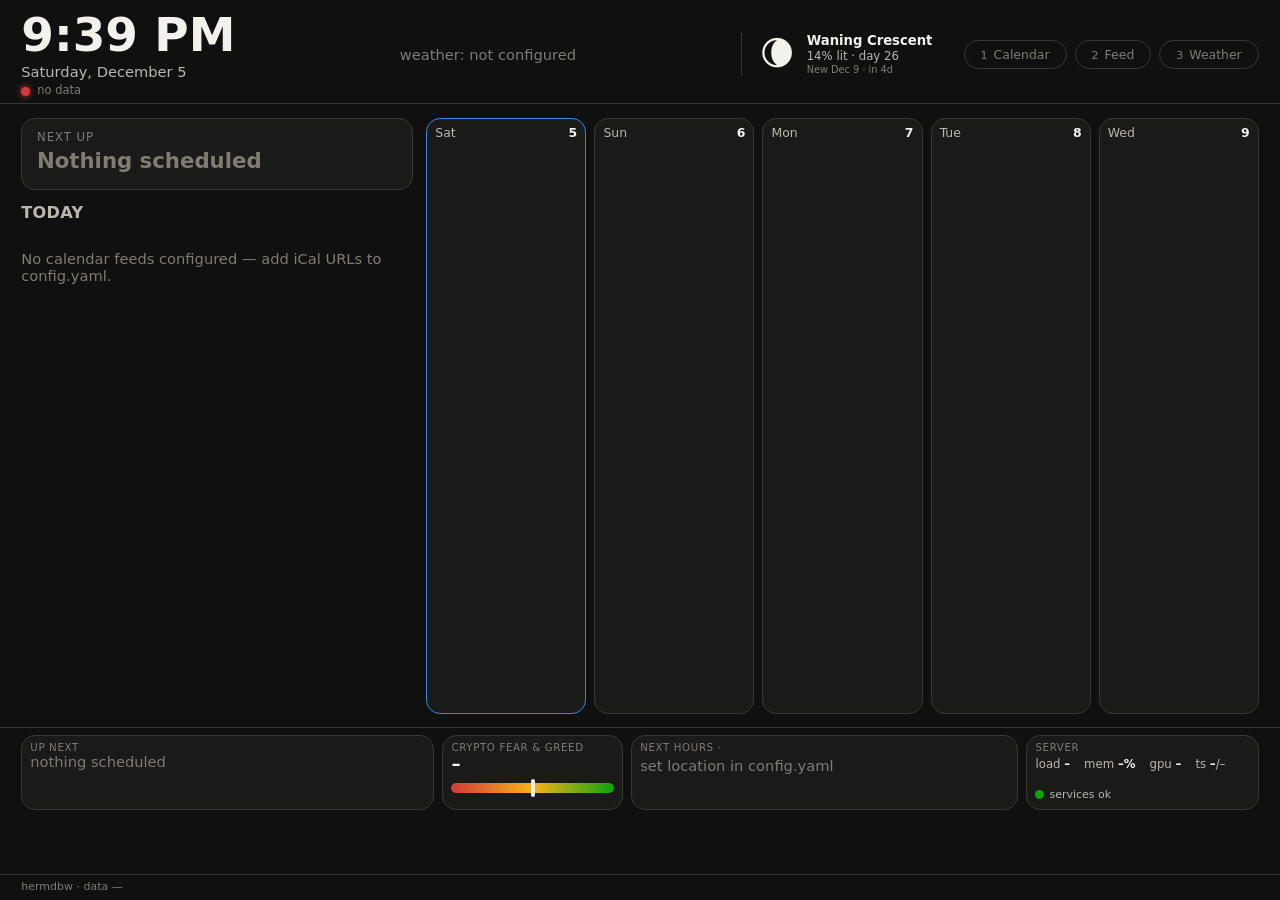
==== server/web/index.html @ 3cb4b41b "hermdbw — Hermes Daily Brief Wall A wall display driven by your Hermes agent: merged calendars, weat" ====
<!DOCTYPE html>
<html lang="en">
<head>
<meta charset="utf-8">
<meta name="viewport" content="width=device-width, initial-scale=1">
<title>hermdbw</title>
<link rel="stylesheet" href="style.css">
</head>
<body data-theme="dark">
<header id="topbar">
  <div id="clock"><span id="time">--:--</span><span id="date">loading</span><span id="fresh" class="fresh"><i></i><span>updating…</span></span></div>
  <div id="weather-strip" class="muted">weather: not configured</div>
  <div id="moon" class="moon"></div>
  <nav id="tabs"></nav>
</header>
<div id="alert-bar" class="alert-bar" hidden></div>

<main id="stage">
  <section id="page-calendar" class="page">
    <div class="col-left">
      <div id="next-up" class="card hero"></div>
      <h2>Today</h2>
      <div id="today-list" class="agenda"></div>
    </div>
    <div class="col-right">
      <div id="week-grid" class="week"></div>
    </div>
  </section>

  <section id="page-feed" class="page">
    <div id="ticker-crypto" class="ticker"></div>
    <div id="ticker-stocks" class="ticker"></div>
    <div class="feed-cols">
      <div class="card feed-col" data-col="headlines"><h2>Headlines</h2><div class="scroll"><div id="headlines" class="scroller"></div></div></div>
      <div class="card feed-col" data-col="xtrends"><div class="card-head"><h2>Trending on X</h2><span id="x-stamp" class="muted"></span></div><div class="scroll"><div id="xtrends" class="scroller xtrends"></div></div></div>
      <div class="card feed-col" data-col="xme"><div class="card-head"><h2 id="xme-title">X · you</h2><span id="xme-stamp" class="muted"></span></div><div class="scroll"><div id="xme" class="scroller"></div></div></div>
      <div class="card feed-col sadie" data-col="brief"><div class="card-head"><h2 id="brief-title">Brief</h2><span id="brief-stamp" class="muted"></span></div><div class="scroll"><div id="brief-body" class="scroller brief-body"></div></div></div>
    </div>
  </section>

  <section id="page-weather" class="page">
    <div class="wx-now card glass" id="wx-now">
      <div class="wx-big"><span id="wx-icon"></span><span id="wx-temp"></span></div>
      <div id="wx-label" class="wx-label"></div>
      <div id="wx-meta" class="wx-meta muted"></div>
    </div>
    <div class="card wx-hourly"><h2>Next 24 hours</h2><div id="wx-chart"></div></div>
    <div id="wx-days" class="wx-days"></div>
  </section>

</main>

<div id="dock">
  <div id="bottom-strip" class="bottom-strip"></div>
  <div class="marquee" id="mq-ticker"><div class="mq-track"></div></div>
  <div class="marquee" id="mq-news"><div class="mq-track"></div></div>
</div>
<div id="alert-flash" class="alert-flash" hidden>
  <img id="af-img" alt="" hidden>
  <div class="af-text"><div id="af-level" class="af-level"></div><div id="af-title" class="af-title"></div><div id="af-body" class="af-body"></div><div class="muted af-hint">Enter / 0 to dismiss</div></div>
</div>
<div id="takeover" class="takeover" hidden>
  <div class="tk-head"><span id="tk-greeting">Good morning</span><span id="tk-date" class="muted"></span></div>
  <div class="tk-scroll"><div id="tk-body" class="tk-body"></div></div>
  <div class="tk-foot muted">press 0 / Enter to dismiss</div>
  <audio id="tk-audio" preload="auto"></audio>
</div>
<footer id="status" class="muted"></footer>
<script src="app.js"></script>
</body>
</html>
---- server/web/style.css ----
/* Dark, high-contrast, sized for 1080p read from 2-3 m. Palette per dataviz reference (dark steps). */
:root {
  --surface-0: #101010;
  --surface-1: #1a1a19;
  --surface-2: #262625;
  --line: #383835;
  --ink: #f2f1ec;
  --ink-2: #b9b7ae;
  --ink-3: #7e7c74;
  --good: #0ca30c;
  --warning: #fab219;
  --critical: #d03b3b;
  --accent: #3987e5;
  --radius: 14px;
  --gap: 0.9rem;
  --pad: 1.45rem;
  font-size: clamp(11px, calc(22 * 100vw / 1920), 30px);   /* whole board scales with the window; 22px at 1080p */
}
* { box-sizing: border-box; }
html, body { height: 100%; margin: 0; }
body {
  background: var(--surface-0); color: var(--ink);
  font-family: "Inter", "Noto Sans", "DejaVu Sans", system-ui, sans-serif;
  display: flex; flex-direction: column; overflow: hidden; cursor: none;
}
h2 { font-size: 1.1rem; font-weight: 600; letter-spacing: .02em; color: var(--ink-2); margin: 0 0 .5rem; text-transform: uppercase; }
.muted { color: var(--ink-3); }

#topbar {
  display: grid; grid-template-columns: auto 1fr auto auto; align-items: center;
  gap: var(--gap); padding: .8rem var(--pad) .45rem; border-bottom: 1px solid var(--line);
}
#clock { display: flex; flex-direction: column; line-height: 1; }
#time { font-size: 3.2rem; font-weight: 700; font-variant-numeric: tabular-nums; }
#date { font-size: 1rem; color: var(--ink-2); margin-top: 6px; }
#weather-strip { display: flex; gap: 22px; align-items: center; justify-content: center; font-size: 1rem; }
#weather-strip .now { font-size: 1.9rem; font-weight: 600; color: var(--ink); }
#weather-strip .day { display: flex; flex-direction: column; align-items: center; font-size: .8rem; color: var(--ink-2); }
#weather-strip .day b { color: var(--ink); font-weight: 600; }
#tabs { display: flex; gap: 8px; }
#tabs button {
  background: transparent; color: var(--ink-3); border: 1px solid var(--line); border-radius: 999px;
  padding: 6px 16px; font: inherit; font-size: .85rem;
}
#tabs button.active { color: var(--ink); border-color: var(--accent); background: var(--surface-2); }
#tabs button .key { color: var(--ink-3); margin-right: 6px; font-size: .75rem; }

main { flex: 1; min-height: 0; position: relative; overflow: hidden; }
.page {
  position: absolute; inset: 0; padding: var(--gap) var(--pad); display: grid;
  visibility: hidden; transform: translateX(100%);
  transition: transform .55s cubic-bezier(.4, 0, .2, 1), visibility 0s linear .55s;
}
.page.active { visibility: visible; transform: translateX(0); transition-delay: 0s; }
body.init .page { transition: none; }
.page.exit-left { visibility: visible; transform: translateX(-100%); }
.page.exit-right { visibility: visible; transform: translateX(100%); }
.page.from-left { transform: translateX(-100%); }
#page-calendar { grid-template-columns: 1.6fr 3.4fr; gap: var(--gap); }
#page-weather { grid-template-columns: minmax(0, 1fr) minmax(0, 2.2fr); grid-template-rows: minmax(0, 1fr) auto; gap: var(--gap); }
.col-left, .col-right { min-height: 0; display: flex; flex-direction: column; }

.card { background: var(--surface-1); border: 1px solid var(--line); border-radius: var(--radius); padding: .8rem 1rem; }
.card-head { display: flex; justify-content: space-between; align-items: baseline; }

.hero { margin-bottom: var(--gap); }
.hero .label { font-size: .8rem; color: var(--ink-3); text-transform: uppercase; letter-spacing: .08em; }
.hero .title { font-size: 1.45rem; font-weight: 700; margin: 4px 0; }
.hero .countdown { font-size: 2.3rem; font-weight: 700; font-variant-numeric: tabular-nums; color: var(--accent); }
.hero .meta { color: var(--ink-2); font-size: .9rem; }
.hero.soon .countdown { color: var(--warning); }
.hero.now .countdown { color: var(--good); }

.agenda { overflow: hidden; flex: 1; }
.ev { display: grid; grid-template-columns: 5.2rem 1fr; gap: 12px; padding: 9px 0; border-bottom: 1px solid var(--line); }
.ev .t { font-variant-numeric: tabular-nums; color: var(--ink-2); white-space: nowrap; }
.ev .ttl { font-weight: 600; display: flex; align-items: center; gap: 10px; }
.ev .ttl .dot { width: 12px; height: 12px; border-radius: 50%; flex: none; }
.ev .loc { color: var(--ink-3); font-size: .8rem; }
.ev.past { opacity: .4; }
.empty { color: var(--ink-3); padding: 20px 0; }
.day-head { font-size: .95rem; font-weight: 600; color: var(--ink-2); text-transform: uppercase; letter-spacing: .04em; margin: 18px 0 2px; }

.week { display: grid; grid-template-columns: repeat(5, 1fr); gap: .55rem; height: 100%; min-height: 0; }
.day-col { background: var(--surface-1); border: 1px solid var(--line); border-radius: var(--radius); padding: .45rem .55rem; overflow: hidden; display: flex; flex-direction: column; }
.day-col.today { border-color: var(--accent); }
.day-col .dh { font-size: .85rem; color: var(--ink-2); display: flex; justify-content: space-between; margin-bottom: 6px; }
.day-col .dh b { color: var(--ink); }
.chip { border-left: 4px solid; border-radius: 6px; padding: 6px 10px; margin: 6px 0; background: var(--surface-2); font-size: .88rem; line-height: 1.3; }
.chip .ct { color: var(--ink-3); font-variant-numeric: tabular-nums; }
.chip .cn { font-weight: 600; display: -webkit-box; -webkit-line-clamp: 2; -webkit-box-orient: vertical; overflow: hidden; }

.brief-body { font-size: 1.25rem; line-height: 1.55; white-space: pre-wrap; margin-top: 10px; }
.brief-body h3 { font-size: 1.3rem; margin: 1rem 0 .3rem; color: var(--accent); }
.brief-body ul { margin: .2rem 0 .6rem 1.2rem; }

.ops { display: grid; grid-template-columns: repeat(4, 1fr); grid-auto-rows: min-content; gap: var(--gap); align-content: start; }
.tile { background: var(--surface-1); border: 1px solid var(--line); border-radius: var(--radius); padding: 16px 20px; }
.tile.wide { grid-column: span 2; }
.tile .th { font-size: .8rem; color: var(--ink-3); text-transform: uppercase; letter-spacing: .08em; display: flex; justify-content: space-between; }
.tile .big { font-size: 2.2rem; font-weight: 700; font-variant-numeric: tabular-nums; margin: 6px 0 2px; }
.tile .sub { color: var(--ink-2); font-size: .85rem; }
.bar { height: 10px; background: var(--surface-2); border-radius: 4px; overflow: hidden; margin: 8px 0 4px; }
.bar i { display: block; height: 100%; background: var(--accent); border-radius: 4px; }
.bar.warn i { background: var(--warning); } .bar.crit i { background: var(--critical); }
.st { display: inline-flex; align-items: center; gap: 8px; padding: 3px 0; }
.st::before { content: ""; width: 12px; height: 12px; border-radius: 50%; background: var(--ink-3); }
.st.good::before { background: var(--good); } .st.warning::before { background: var(--warning); } .st.critical::before { background: var(--critical); }
.peers { columns: 2; font-size: .85rem; }
.peers .st { display: flex; break-inside: avoid; }
.row { display: flex; justify-content: space-between; gap: 10px; padding: 3px 0; border-bottom: 1px solid var(--line); font-size: .9rem; }

#status { padding: .35rem var(--pad) .5rem; font-size: .75rem; display: flex; gap: 1rem; border-top: 1px solid var(--line); }
#status .err { color: var(--warning); }

/* ---- Feed page ---- */
#page-feed { grid-template-rows: auto auto 1fr; gap: 12px; }
.ticker { display: flex; gap: .55rem; overflow: hidden; }
#ticker-crypto { margin-bottom: 0; }
.tick { flex: 1; min-width: 0; overflow: hidden; background: var(--surface-1); border: 1px solid var(--line); border-radius: var(--radius); padding: .35rem .45rem; display: grid; grid-template-columns: minmax(0, 1fr) auto; grid-template-rows: auto auto; column-gap: 8px; align-items: center; }
.tick .sym { font-weight: 700; font-size: .9rem; display: flex; align-items: center; gap: 7px; min-width: 0; }
.tick .sym img { width: 1rem; height: 1rem; border-radius: 50%; flex: none; }
.tick .sym .badge { width: 22px; height: 22px; border-radius: 6px; background: var(--surface-2); color: var(--ink-2); font-size: .55rem; display: inline-flex; align-items: center; justify-content: center; flex: none; letter-spacing: .02em; }
.tick .px { font-variant-numeric: tabular-nums; font-size: .95rem; grid-row: 2; white-space: nowrap; overflow: hidden; text-overflow: ellipsis; }
.tick .chg { font-variant-numeric: tabular-nums; font-size: .72rem; text-align: right; white-space: nowrap; }
.tick .chg.up { color: var(--good); } .tick .chg.down { color: var(--critical); }
.tick svg { grid-row: 2; width: 2.4rem; height: 1rem; justify-self: end; }
.tick svg path { fill: none; stroke: var(--ink-3); stroke-width: 2; stroke-linejoin: round; }
.tick.up svg path { stroke: var(--good); } .tick.down svg path { stroke: var(--critical); }
.feed-cols { display: grid; grid-template-columns: 1.3fr 1fr 1fr; gap: var(--gap); min-height: 0; }
.feed-col { min-width: 0; }
.feed-col { overflow: hidden; display: flex; flex-direction: column; }
.scroll { flex: 1; min-height: 0; overflow: hidden; position: relative; }
.scroll::after { content: ""; position: absolute; left: 0; right: 0; bottom: 0; height: 28px; background: linear-gradient(transparent, var(--surface-1)); pointer-events: none; }
.scroller { will-change: transform; }
.sadie { border-color: #9085e9; }
.sadie .brief-body { font-size: 1rem; line-height: 1.45; margin-top: 4px; }
#dock { padding: .45rem var(--pad) .45rem; border-top: 1px solid var(--line); display: grid; gap: .35rem; }
.bottom-strip { display: grid; grid-template-columns: 1.6fr .7fr 1.5fr .9fr; gap: .55rem; }
.marquee { overflow: hidden; white-space: nowrap; height: 1.6rem; line-height: 1.6rem; font-size: .85rem; mask-image: linear-gradient(90deg, transparent, #000 3%, #000 97%, transparent); }
.mq-track { display: inline-block; will-change: transform; }
.mq-track span.item { margin-right: 2.2rem; }
.mq-track .up { color: var(--good); } .mq-track .down { color: var(--critical); }
.mq-track .sym { font-weight: 700; } .mq-track .src { color: var(--ink-3); margin-right: .5rem; text-transform: uppercase; font-size: .7rem; letter-spacing: .05em; }
body.page-feed #mq-ticker, body.page-feed #mq-news { display: none; }  /* feed page already shows the full versions */
.mini.upnext .ev { grid-template-columns: 4.6rem 1fr auto; padding: 3px 0; font-size: .85rem; }
.mini.upnext .ev .cd { color: var(--accent); font-variant-numeric: tabular-nums; font-size: .8rem; }
.mini .hours { display: flex; justify-content: space-between; margin-top: 4px; }
.mini .hours div { display: flex; flex-direction: column; align-items: center; font-size: .7rem; color: var(--ink-3); line-height: 1.3; }
.mini .hours b { color: var(--ink); font-weight: 600; font-size: .8rem; }
.gauge { position: relative; height: 10px; border-radius: 5px; margin-top: 8px; background: linear-gradient(90deg, #d03b3b, #fab219 50%, #0ca30c); }
.gauge i { position: absolute; top: -4px; width: 4px; height: 18px; border-radius: 2px; background: var(--ink); transform: translateX(-2px); }
.mini .hostline { display: flex; gap: 14px; flex-wrap: wrap; font-size: .8rem; color: var(--ink-2); margin-top: 4px; }
.mini .hostline b { color: var(--ink); }
.mini { background: var(--surface-1); border: 1px solid var(--line); border-radius: var(--radius); padding: .35rem .55rem; min-width: 0; }
.mini .th { font-size: .7rem; color: var(--ink-3); text-transform: uppercase; letter-spacing: .06em; white-space: nowrap; overflow: hidden; text-overflow: ellipsis; }
.mini .v { font-size: 1.25rem; font-weight: 700; font-variant-numeric: tabular-nums; line-height: 1.2; }
.mini .v small { font-size: .75rem; font-weight: 400; color: var(--ink-2); }
.mini .bar { margin: 4px 0 0; height: 6px; }
.mini .dots { display: flex; gap: 6px; flex-wrap: wrap; margin-top: 4px; }
.mini .st { font-size: .75rem; gap: 5px; } .mini .st::before { width: 9px; height: 9px; }
.src { font-size: .78rem; color: var(--ink-3); text-transform: uppercase; letter-spacing: .06em; margin: 12px 0 4px; }
.src:first-child { margin-top: 4px; }
.hl { font-size: .95rem; line-height: 1.3; padding: 5px 0; border-bottom: 1px solid var(--line); display: grid; grid-template-columns: 1fr auto; gap: 10px; }
.hl .ago { color: var(--ink-3); font-size: .75rem; white-space: nowrap; }
.vid { display: grid; grid-template-columns: 5.5rem 1fr; gap: .55rem; padding: 8px 0; border-bottom: 1px solid var(--line); }
.vid img { width: 120px; height: 68px; object-fit: cover; border-radius: 6px; background: var(--surface-2); }
.vid .vt { font-size: .9rem; line-height: 1.25; font-weight: 600; display: -webkit-box; -webkit-line-clamp: 2; -webkit-box-orient: vertical; overflow: hidden; }
.vid .vc { font-size: .75rem; color: var(--ink-3); margin-top: 4px; }
.xtrends { font-size: 1rem; line-height: 1.4; }
.xtrends ul { margin: 0; padding-left: 1.1rem; } .xtrends li { margin: 6px 0; }

/* ---- morning brief takeover ---- */
.takeover { position: fixed; inset: 0; z-index: 50; background: var(--surface-0); display: grid; grid-template-rows: auto 1fr auto; padding: 2.2rem 5.5rem 1.5rem; }
.takeover
.tk-head { display: flex; justify-content: space-between; align-items: baseline; font-size: 2.4rem; font-weight: 700; border-bottom: 1px solid var(--line); padding-bottom: 16px; }
.tk-head .muted { font-size: 1.2rem; font-weight: 400; }
.tk-scroll { overflow: hidden; position: relative; }
.tk-body { font-size: 2rem; line-height: 1.5; padding-top: 28px; white-space: pre-wrap; will-change: transform; }
.tk-body h3 { color: #9085e9; font-size: 2rem; margin: 1rem 0 .3rem; }
.tk-foot { text-align: right; font-size: .9rem; }
.sadie.ready { box-shadow: 0 0 0 0 rgba(144, 133, 233, .7); animation: pulse 2.4s ease-out infinite; }
@keyframes pulse { 0% { box-shadow: 0 0 0 0 rgba(144, 133, 233, .6); } 70% { box-shadow: 0 0 0 16px rgba(144, 133, 233, 0); } 100% { box-shadow: 0 0 0 0 rgba(144, 133, 233, 0); } }
.sadie .ready-tag { color: #9085e9; font-size: .75rem; margin-left: 8px; }

/* ---- weather page ---- */
.wx-now { display: flex; flex-direction: column; justify-content: center; align-items: flex-start; gap: 6px; }
.wx-big { display: flex; align-items: center; gap: 18px; font-size: 4.6rem; font-weight: 700; line-height: 1; }
.wx-label { font-size: 1.4rem; color: var(--ink-2); }
.wx-meta { font-size: .95rem; }
.wx-hourly { min-height: 0; min-width: 0; display: flex; flex-direction: column; }
#wx-chart { flex: 1; min-height: 8rem; min-width: 0; overflow: hidden; }  /* may shrink: the fixed-size svg inside must not pin the box */
#wx-chart svg { display: block; }
#wx-chart .temp { fill: none; stroke: var(--accent); stroke-width: 3; stroke-linejoin: round; }
#wx-chart .pop { fill: #3987e5; opacity: .25; }
#wx-chart text { fill: var(--ink-2); font-size: 15px; }
#wx-chart text.t { fill: var(--ink); font-weight: 600; }
#wx-chart .grid { stroke: var(--line); stroke-width: 1; }
.wx-days { grid-column: 1 / -1; display: grid; grid-template-columns: repeat(7, 1fr); gap: .55rem; align-self: end; }
.wx-day { background: var(--surface-1); border: 1px solid var(--line); border-radius: var(--radius); padding: .55rem .65rem; display: flex; flex-direction: column; gap: 4px; }
.wx-day .d { font-weight: 600; color: var(--ink-2); display: flex; justify-content: space-between; }
.wx-day .i { font-size: 2.2rem; line-height: 1.2; }
.wx-day .hl { font-size: 1.2rem; display: block; border: 0; padding: 0; } .wx-day .hl small { color: var(--ink-3); font-size: .85rem; margin-left: 6px; }
.wx-day .s { font-size: .75rem; color: var(--ink-3); }

[hidden] { display: none !important; }

.xp { padding: 8px 0; border-bottom: 1px solid var(--line); font-size: .9rem; line-height: 1.3; }
.xp .who { font-weight: 600; } .xp .who small { color: var(--ink-3); font-weight: 400; margin-left: 6px; }
.xp .tx { margin-top: 2px; display: -webkit-box; -webkit-line-clamp: 3; -webkit-box-orient: vertical; overflow: hidden; }

/* freshness indicator (top-left under the date) */
.fresh { display: inline-flex; align-items: center; gap: 7px; font-size: .78rem; color: var(--ink-3); margin-top: 6px; }
.fresh i { width: 9px; height: 9px; border-radius: 50%; background: var(--good); box-shadow: 0 0 6px var(--good); }
.fresh.stale i { background: var(--warning); box-shadow: 0 0 6px var(--warning); }
.fresh.dead i { background: var(--critical); box-shadow: 0 0 6px var(--critical); }
#weather-strip .where { color: var(--ink); font-weight: 600; margin-right: 4px; }
/* frosted-glass conditions panel over a photo */
.glass { position: relative; overflow: hidden; background-size: cover; background-position: center; border-color: rgba(255,255,255,.14); }
.glass::before { content: ""; position: absolute; inset: 0; background: rgba(16,16,16,.42); -webkit-backdrop-filter: blur(14px) saturate(1.2); backdrop-filter: blur(14px) saturate(1.2); }
.glass > * { position: relative; }
.glass.has-img::before { inset: .7rem; border-radius: 12px; background: rgba(20,20,20,.5); }
.glass.has-img { padding: 1.5rem 1.8rem; }
.glass .wx-label, .glass .wx-meta { text-shadow: 0 1px 2px rgba(0,0,0,.6); }
/* trends as a list with counts */
.tr { display: grid; grid-template-columns: 1fr auto; gap: 10px; padding: 9px 0; border-bottom: 1px solid var(--line); align-items: baseline; }
.tr .tn { font-weight: 600; font-size: 1.05rem; line-height: 1.3; }
.tr .tc { font-size: .72rem; color: var(--ink-3); text-transform: uppercase; letter-spacing: .05em; margin-top: 2px; }
.tr .tp { font-variant-numeric: tabular-nums; color: var(--ink-2); font-size: .85rem; white-space: nowrap; }
.tr .tp small { display: block; color: var(--ink-3); font-size: .7rem; text-align: right; }

/* ---- flash alerts ---- */
.alert-flash { position: fixed; inset: 0; z-index: 60; background: rgba(10,10,10,.96); display: grid; grid-template-columns: 1fr 1fr; align-items: center; gap: 2.2rem; padding: 3.6rem 5.5rem; }
.alert-flash[hidden] { display: none; }
.alert-flash img { width: 100%; max-height: 70vh; object-fit: cover; border-radius: 18px; box-shadow: 0 20px 60px rgba(0,0,0,.6); }
.alert-flash img[hidden] { display: none; }
.alert-flash.noimg { grid-template-columns: 1fr; padding: 3.6rem 10rem; }
.af-level { font-size: .95rem; letter-spacing: .12em; text-transform: uppercase; color: var(--accent); margin-bottom: 12px; }
.alert-flash.warn .af-level { color: var(--warning); } .alert-flash.urgent .af-level { color: var(--critical); }
.af-title { font-size: 3rem; font-weight: 700; line-height: 1.15; }
.af-body { font-size: 1.5rem; line-height: 1.45; color: var(--ink-2); margin-top: 18px; white-space: pre-wrap; }
.af-hint { margin-top: 30px; font-size: .85rem; }
.alert-bar { display: flex; gap: 1.3rem; align-items: center; padding: .35rem var(--pad); background: var(--surface-2); border-bottom: 1px solid var(--line); font-size: .95rem; overflow: hidden; white-space: nowrap; }
.alert-bar[hidden] { display: none; }
.alert-bar .ab { display: inline-flex; gap: 10px; align-items: center; }
.alert-bar .ab::before { content: ""; width: 10px; height: 10px; border-radius: 50%; background: var(--accent); flex: none; }
.alert-bar .ab.warn::before { background: var(--warning); } .alert-bar .ab.urgent::before { background: var(--critical); }
.alert-bar .ab b { font-weight: 600; } .alert-bar .ab span { color: var(--ink-2); }

/* moon phase (header) */
.moon { display: flex; align-items: center; gap: 12px; padding: 0 18px; border-left: 1px solid var(--line); }
.moon .mi { font-size: 2.3rem; line-height: 1; }
.moon .mt { display: flex; flex-direction: column; line-height: 1.25; font-size: .8rem; color: var(--ink-2); }
.moon .mt b { color: var(--ink); font-size: .9rem; font-weight: 600; }
.moon .mt small { color: var(--ink-3); }
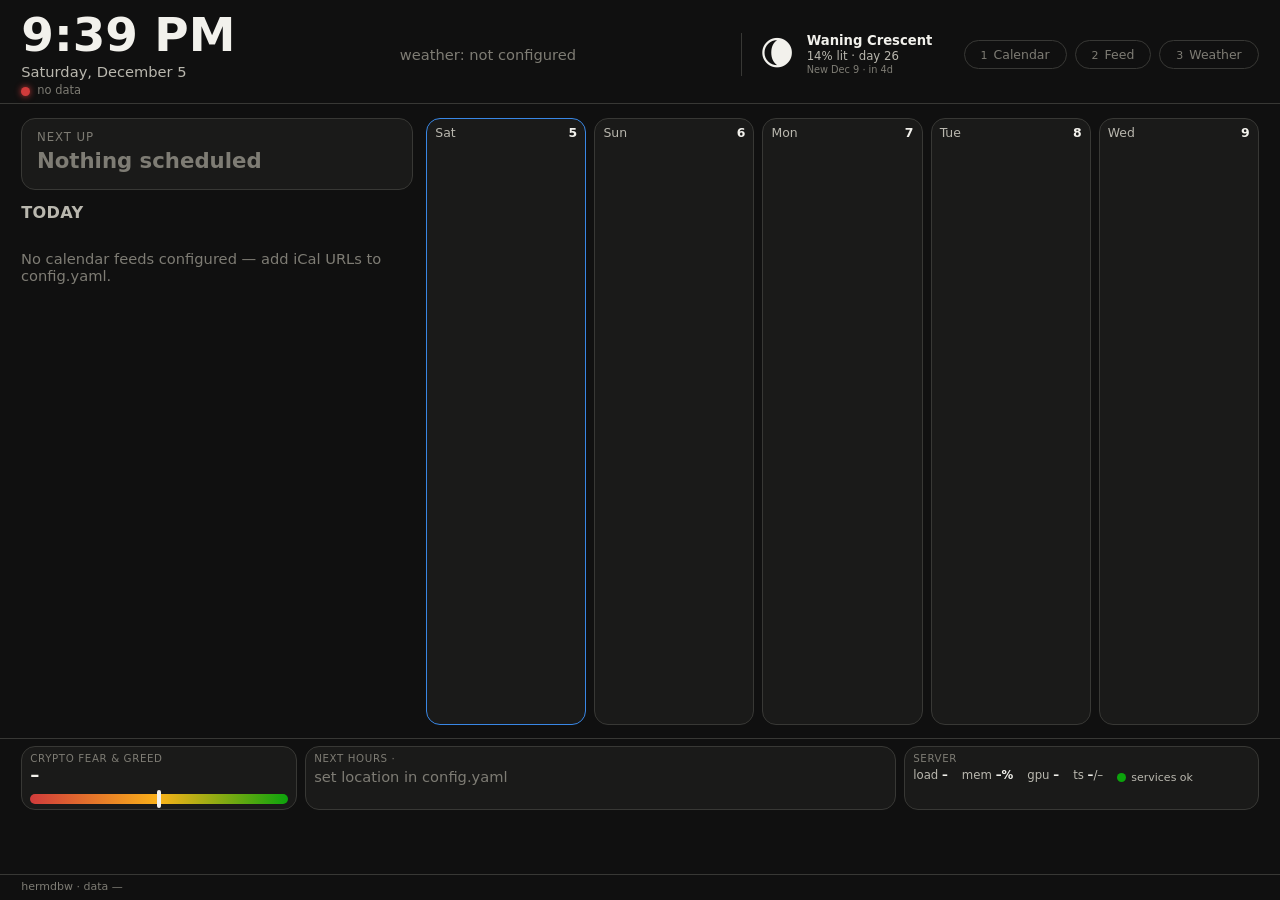
==== commit a2a2171a: "Calendar: Today keeps pace with the clock, dock drops Up Next on that page - Today list parks on the" ====
--- a/server/web/index.html
+++ b/server/web/index.html
@@ -20,7 +20,7 @@
     <div class="col-left">
       <div id="next-up" class="card hero"></div>
       <h2>Today</h2>
-      <div id="today-list" class="agenda"></div>
+      <div id="today-list" class="agenda"><div id="today-inner" class="scroller"></div></div>
     </div>
     <div class="col-right">
       <div id="week-grid" class="week"></div>
--- a/server/web/style.css
+++ b/server/web/style.css
@@ -71,7 +71,8 @@
 .hero.soon .countdown { color: var(--warning); }
 .hero.now .countdown { color: var(--good); }
 
-.agenda { overflow: hidden; flex: 1; }
+.agenda { overflow: hidden; flex: 1; min-height: 0; position: relative; }
+.agenda::after { content: ""; position: absolute; left: 0; right: 0; bottom: 0; height: 28px; background: linear-gradient(transparent, var(--surface-0)); pointer-events: none; }
 .ev { display: grid; grid-template-columns: 5.2rem 1fr; gap: 12px; padding: 9px 0; border-bottom: 1px solid var(--line); }
 .ev .t { font-variant-numeric: tabular-nums; color: var(--ink-2); white-space: nowrap; }
 .ev .ttl { font-weight: 600; display: flex; align-items: center; gap: 10px; }
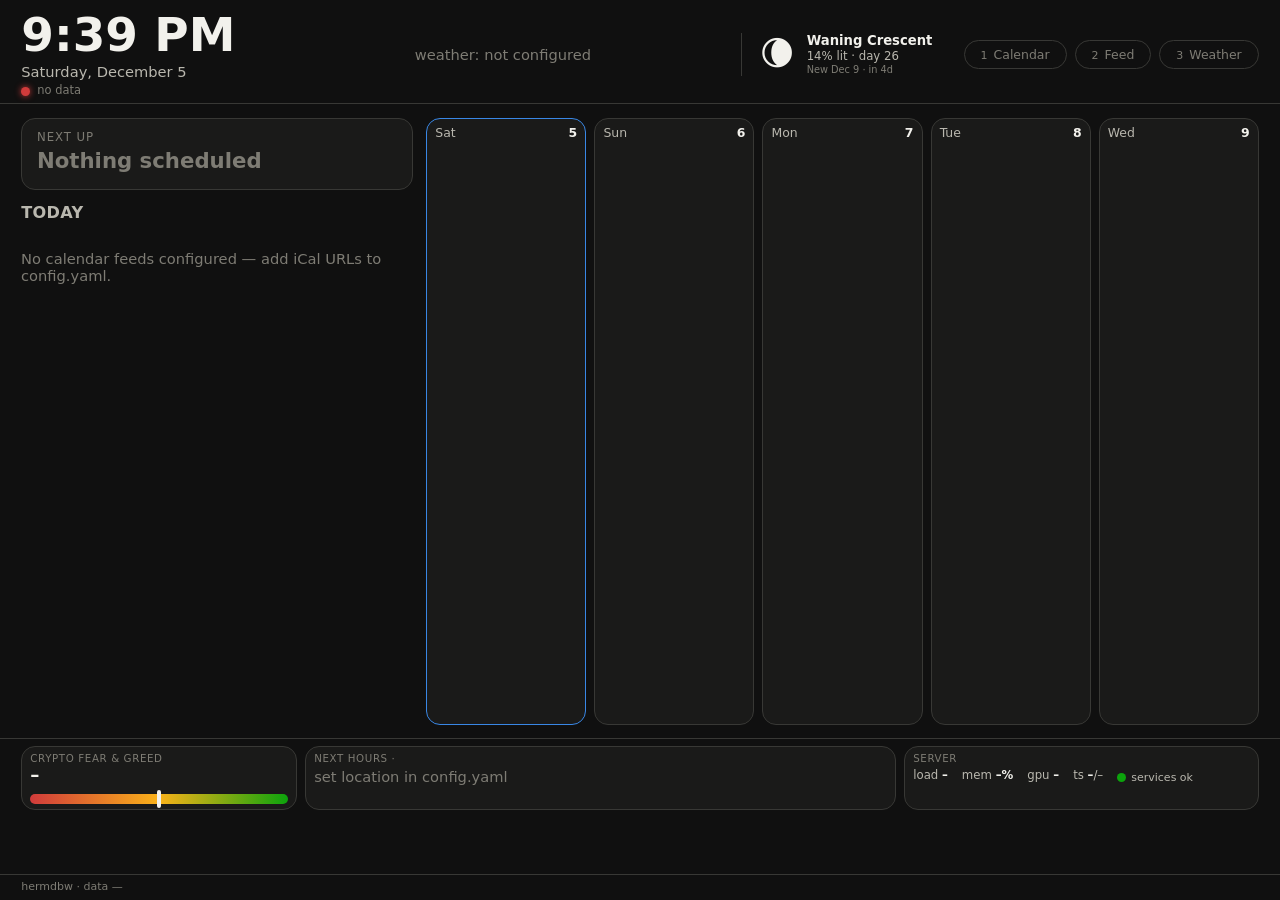
==== commit e1b26f82: "Stop the layout from moving: no header banner, fixed 24h chart, pinned header - Major-event reminder" ====
--- a/server/web/index.html
+++ b/server/web/index.html
@@ -19,6 +19,7 @@
   <section id="page-calendar" class="page">
     <div class="col-left">
       <div id="next-up" class="card hero"></div>
+      <div id="major-strip" class="major-strip" hidden></div>
       <h2>Today</h2>
       <div id="today-list" class="agenda"><div id="today-inner" class="scroller"></div></div>
     </div>
--- a/server/web/style.css
+++ b/server/web/style.css
@@ -31,9 +31,10 @@
   gap: var(--gap); padding: .8rem var(--pad) .45rem; border-bottom: 1px solid var(--line);
 }
 #clock { display: flex; flex-direction: column; line-height: 1; }
-#time { font-size: 3.2rem; font-weight: 700; font-variant-numeric: tabular-nums; }
+#time { font-size: 3.2rem; font-weight: 700; font-variant-numeric: tabular-nums; min-width: 5.2em; }  /* room for "12:00 AM": the header must not grow at 10:00 */
 #date { font-size: 1rem; color: var(--ink-2); margin-top: 6px; }
-#weather-strip { display: flex; gap: 22px; align-items: center; justify-content: center; font-size: 1rem; }
+#weather-strip { display: flex; gap: 22px; align-items: center; justify-content: center; font-size: 1rem; min-width: 0; height: 3.4rem; }
+#weather-strip > span:nth-child(2) { white-space: nowrap; overflow: hidden; text-overflow: ellipsis; min-width: 0; }  /* one line, always */
 #weather-strip .now { font-size: 1.9rem; font-weight: 600; color: var(--ink); }
 #weather-strip .day { display: flex; flex-direction: column; align-items: center; font-size: .8rem; color: var(--ink-2); }
 #weather-strip .day b { color: var(--ink); font-weight: 600; }
@@ -68,8 +69,24 @@
 .hero .title { font-size: 1.45rem; font-weight: 700; margin: 4px 0; }
 .hero .countdown { font-size: 2.3rem; font-weight: 700; font-variant-numeric: tabular-nums; color: var(--accent); }
 .hero .meta { color: var(--ink-2); font-size: .9rem; }
-.hero.soon .countdown { color: var(--warning); }
-.hero.now .countdown { color: var(--good); }
+.hero { position: relative; }
+.hero.mtg.soon .countdown { color: var(--warning); }
+.hero.mtg.now .countdown { color: var(--good); }
+/* Gentle pulse for meetings only: an opacity-animated overlay, so the Pi composites it without repaints. */
+.hero.mtg.soon::after, .hero.mtg.now::after { content: ""; position: absolute; inset: -1px; border-radius: var(--radius); pointer-events: none; animation: breathe 2.6s ease-in-out infinite; }
+.hero.mtg.soon::after { box-shadow: inset 0 0 0 2px var(--warning), 0 0 24px rgba(250, 178, 25, .45); }
+.hero.mtg.now::after { box-shadow: inset 0 0 0 2px var(--good), 0 0 28px rgba(12, 163, 12, .5); animation-duration: 2s; }
+@keyframes breathe { 0%, 100% { opacity: .15; } 50% { opacity: 1; } }
+/* Must-not-miss all-day items (payroll, deadlines) */
+.ev.major .ttl { color: var(--warning); }
+.ev.major .ttl::after { content: "reminder"; font-size: .65rem; font-weight: 600; letter-spacing: .08em; text-transform: uppercase; color: var(--surface-0); background: var(--warning); border-radius: 4px; padding: 1px 6px; margin-left: 6px; }
+.chip.major { background: rgba(250, 178, 25, .14); border-left-width: 6px; }
+.chip.major .cn { color: var(--warning); }
+.major-strip { margin: calc(-1 * var(--gap) + .4rem) 0 var(--gap); display: grid; gap: .3rem; }
+.major-strip .mj { display: grid; grid-template-columns: 1fr auto; gap: .6rem; align-items: baseline; padding: .3rem .7rem; border-left: 4px solid var(--warning); border-radius: 6px; background: rgba(250, 178, 25, .12); font-size: .9rem; }
+.major-strip .mj b { color: var(--warning); font-weight: 600; white-space: nowrap; overflow: hidden; text-overflow: ellipsis; }
+.major-strip .mj.urgent { border-color: var(--critical); background: rgba(208, 59, 59, .14); } .major-strip .mj.urgent b { color: #ff7a7a; }
+.major-strip .mj span { color: var(--ink-2); font-size: .8rem; white-space: nowrap; }
 
 .agenda { overflow: hidden; flex: 1; min-height: 0; position: relative; }
 .agenda::after { content: ""; position: absolute; left: 0; right: 0; bottom: 0; height: 28px; background: linear-gradient(transparent, var(--surface-0)); pointer-events: none; }
@@ -190,11 +207,14 @@
 .wx-label { font-size: 1.4rem; color: var(--ink-2); }
 .wx-meta { font-size: .95rem; }
 .wx-hourly { min-height: 0; min-width: 0; display: flex; flex-direction: column; }
-#wx-chart { flex: 1; min-height: 8rem; min-width: 0; overflow: hidden; }  /* may shrink: the fixed-size svg inside must not pin the box */
+/* Fixed height on purpose: the chart is drawn once per data refresh and must not redraw when something
+   above it (an alert bar, a wrapped header line) nudges the layout. The card stretches; the chart does not. */
+#wx-chart { flex: none; height: 12.5rem; min-width: 0; overflow: hidden; }
 #wx-chart svg { display: block; }
+#wx-chart text.ico { font-size: 1rem; }
 #wx-chart .temp { fill: none; stroke: var(--accent); stroke-width: 3; stroke-linejoin: round; }
 #wx-chart .pop { fill: #3987e5; opacity: .25; }
-#wx-chart text { fill: var(--ink-2); font-size: 15px; }
+#wx-chart text { fill: var(--ink-2); font-size: .68rem; }
 #wx-chart text.t { fill: var(--ink); font-weight: 600; }
 #wx-chart .grid { stroke: var(--line); stroke-width: 1; }
 .wx-days { grid-column: 1 / -1; display: grid; grid-template-columns: repeat(7, 1fr); gap: .55rem; align-self: end; }
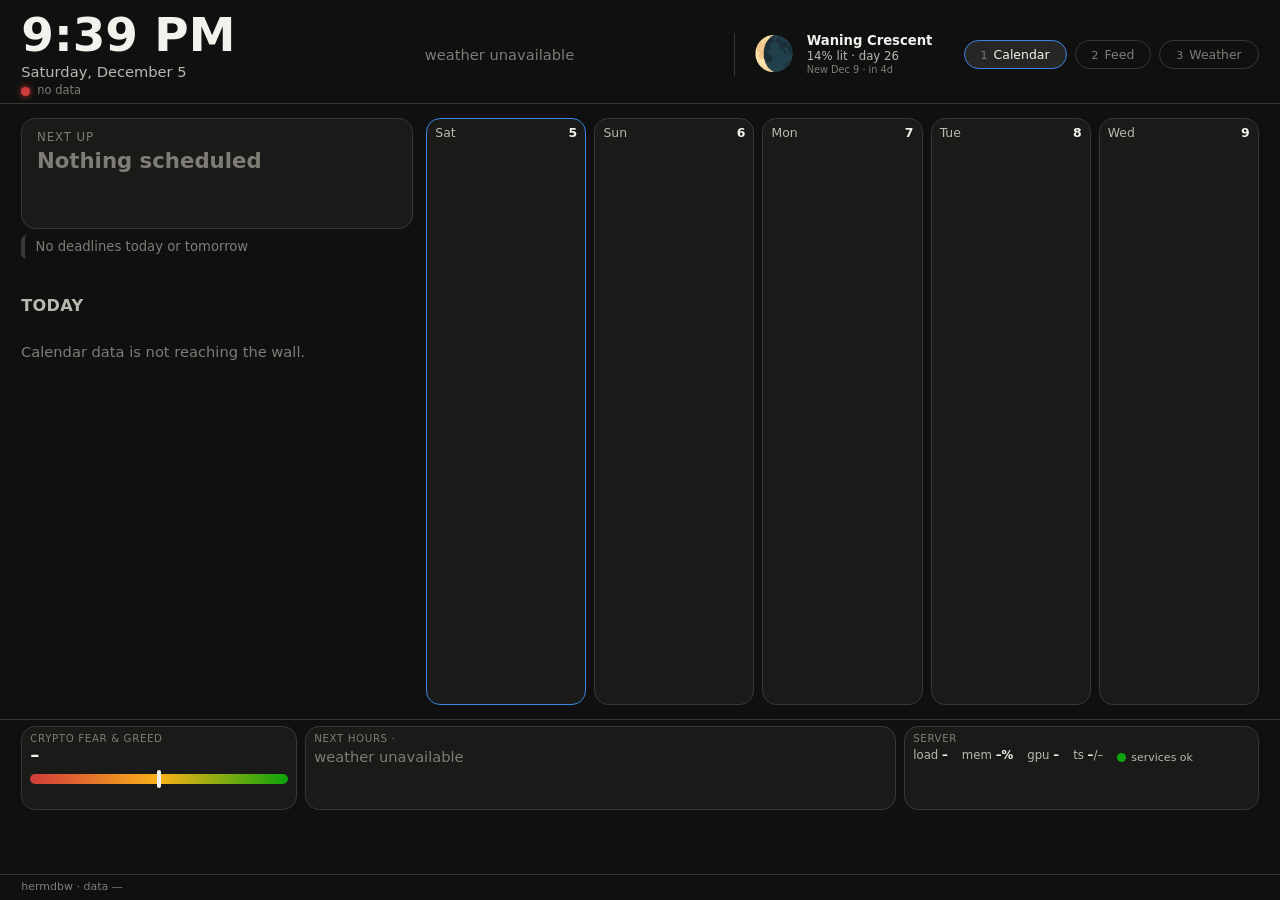
==== commit acae1701: "UI v2 phase 1: nothing moves, nothing crashes - Dock has one fixed height on every page; tiles clip " ====
--- a/server/web/index.html
+++ b/server/web/index.html
@@ -13,13 +13,12 @@
   <div id="moon" class="moon"></div>
   <nav id="tabs"></nav>
 </header>
-<div id="alert-bar" class="alert-bar" hidden></div>
 
 <main id="stage">
   <section id="page-calendar" class="page">
     <div class="col-left">
       <div id="next-up" class="card hero"></div>
-      <div id="major-strip" class="major-strip" hidden></div>
+      <div id="major-strip" class="major-strip"></div>
       <h2>Today</h2>
       <div id="today-list" class="agenda"><div id="today-inner" class="scroller"></div></div>
     </div>
@@ -55,6 +54,7 @@
   <div id="bottom-strip" class="bottom-strip"></div>
   <div class="marquee" id="mq-ticker"><div class="mq-track"></div></div>
   <div class="marquee" id="mq-news"><div class="mq-track"></div></div>
+  <div id="alert-bar" class="alert-bar" hidden></div>
 </div>
 <div id="alert-flash" class="alert-flash" hidden>
   <img id="af-img" alt="" hidden>
--- a/server/web/style.css
+++ b/server/web/style.css
@@ -21,6 +21,7 @@
 body {
   background: var(--surface-0); color: var(--ink);
   font-family: "Inter", "Noto Sans", "DejaVu Sans", system-ui, sans-serif;
+  --emoji: "Noto Color Emoji", "Apple Color Emoji", "Segoe UI Emoji", "Twemoji Mozilla", sans-serif;
   display: flex; flex-direction: column; overflow: hidden; cursor: none;
 }
 h2 { font-size: 1.1rem; font-weight: 600; letter-spacing: .02em; color: var(--ink-2); margin: 0 0 .5rem; text-transform: uppercase; }
@@ -50,23 +51,25 @@
 .page {
   position: absolute; inset: 0; padding: var(--gap) var(--pad); display: grid;
   visibility: hidden; transform: translateX(100%);
-  transition: transform .55s cubic-bezier(.4, 0, .2, 1), visibility 0s linear .55s;
-}
-.page.active { visibility: visible; transform: translateX(0); transition-delay: 0s; }
-body.init .page { transition: none; }
-.page.exit-left { visibility: visible; transform: translateX(-100%); }
-.page.exit-right { visibility: visible; transform: translateX(100%); }
+  transition: transform .55s cubic-bezier(.4, 0, .2, 1), opacity .4s ease-in, visibility 0s linear .55s;
+}
+.page.active { visibility: visible; transform: translateX(0); transition-delay: 0s; z-index: 2; }
+body.init .page, .page.settle { transition: none; }
+/* The leaving page drops straight down and fades, under the arriving one, so the two motions never read as one. */
+.page.exit-left, .page.exit-right { visibility: visible; transform: translateY(45%); opacity: 0; z-index: 1; }
 .page.from-left { transform: translateX(-100%); }
 #page-calendar { grid-template-columns: 1.6fr 3.4fr; gap: var(--gap); }
-#page-weather { grid-template-columns: minmax(0, 1fr) minmax(0, 2.2fr); grid-template-rows: minmax(0, 1fr) auto; gap: var(--gap); }
+#page-weather { grid-template-columns: minmax(0, 1fr) minmax(0, 2.2fr); grid-template-rows: auto minmax(0, 1fr); gap: var(--gap); }
 .col-left, .col-right { min-height: 0; display: flex; flex-direction: column; }
 
 .card { background: var(--surface-1); border: 1px solid var(--line); border-radius: var(--radius); padding: .8rem 1rem; }
 .card-head { display: flex; justify-content: space-between; align-items: baseline; }
 
-.hero { margin-bottom: var(--gap); }
+.hero { margin-bottom: var(--gap); min-height: 7.6rem; }
 .hero .label { font-size: .8rem; color: var(--ink-3); text-transform: uppercase; letter-spacing: .08em; }
-.hero .title { font-size: 1.45rem; font-weight: 700; margin: 4px 0; }
+.hero .title { font-size: 1.45rem; font-weight: 700; margin: 4px 0; white-space: nowrap; overflow: hidden; text-overflow: ellipsis; }
+.hero .title .dot { display: inline-block; width: .6em; height: .6em; border-radius: 50%; margin-right: .4em; }
+.hero .meta { white-space: nowrap; overflow: hidden; text-overflow: ellipsis; }
 .hero .countdown { font-size: 2.3rem; font-weight: 700; font-variant-numeric: tabular-nums; color: var(--accent); }
 .hero .meta { color: var(--ink-2); font-size: .9rem; }
 .hero { position: relative; }
@@ -82,7 +85,8 @@
 .ev.major .ttl::after { content: "reminder"; font-size: .65rem; font-weight: 600; letter-spacing: .08em; text-transform: uppercase; color: var(--surface-0); background: var(--warning); border-radius: 4px; padding: 1px 6px; margin-left: 6px; }
 .chip.major { background: rgba(250, 178, 25, .14); border-left-width: 6px; }
 .chip.major .cn { color: var(--warning); }
-.major-strip { margin: calc(-1 * var(--gap) + .4rem) 0 var(--gap); display: grid; gap: .3rem; }
+.major-strip { margin: calc(-1 * var(--gap) + .4rem) 0 var(--gap); display: grid; gap: .3rem; height: 3.3rem; align-content: start; overflow: hidden; }
+.major-strip .mj.none { border-color: var(--line); background: transparent; } .major-strip .mj.none b { color: var(--ink-3); font-weight: 500; }
 .major-strip .mj { display: grid; grid-template-columns: 1fr auto; gap: .6rem; align-items: baseline; padding: .3rem .7rem; border-left: 4px solid var(--warning); border-radius: 6px; background: rgba(250, 178, 25, .12); font-size: .9rem; }
 .major-strip .mj b { color: var(--warning); font-weight: 600; white-space: nowrap; overflow: hidden; text-overflow: ellipsis; }
 .major-strip .mj.urgent { border-color: var(--critical); background: rgba(208, 59, 59, .14); } .major-strip .mj.urgent b { color: #ff7a7a; }
@@ -153,14 +157,16 @@
 .scroller { will-change: transform; }
 .sadie { border-color: #9085e9; }
 .sadie .brief-body { font-size: 1rem; line-height: 1.45; margin-top: 4px; }
-#dock { padding: .45rem var(--pad) .45rem; border-top: 1px solid var(--line); display: grid; gap: .35rem; }
-.bottom-strip { display: grid; grid-template-columns: 1.6fr .7fr 1.5fr .9fr; gap: .55rem; }
+#dock { padding: .45rem var(--pad) .45rem; border-top: 1px solid var(--line); display: grid; gap: .35rem; position: relative; }
+.bottom-strip { display: grid; grid-template-columns: 1.6fr .7fr 1.5fr .9fr; gap: .55rem; height: 5.7rem; }   /* fixed: the dock never changes the page height */
+.mini.upnext .ev .ttl { white-space: nowrap; overflow: hidden; text-overflow: ellipsis; display: block; }
+.mini.upnext .ev .ttl .dot { display: inline-block; vertical-align: middle; margin-right: .4em; }
 .marquee { overflow: hidden; white-space: nowrap; height: 1.6rem; line-height: 1.6rem; font-size: .85rem; mask-image: linear-gradient(90deg, transparent, #000 3%, #000 97%, transparent); }
 .mq-track { display: inline-block; will-change: transform; }
 .mq-track span.item { margin-right: 2.2rem; }
 .mq-track .up { color: var(--good); } .mq-track .down { color: var(--critical); }
 .mq-track .sym { font-weight: 700; } .mq-track .src { color: var(--ink-3); margin-right: .5rem; text-transform: uppercase; font-size: .7rem; letter-spacing: .05em; }
-body.page-feed #mq-ticker, body.page-feed #mq-news { display: none; }  /* feed page already shows the full versions */
+/* The tapes run on every page so the page area is the same height everywhere (a page must never re-layout mid-switch). */
 .mini.upnext .ev { grid-template-columns: 4.6rem 1fr auto; padding: 3px 0; font-size: .85rem; }
 .mini.upnext .ev .cd { color: var(--accent); font-variant-numeric: tabular-nums; font-size: .8rem; }
 .mini .hours { display: flex; justify-content: space-between; margin-top: 4px; }
@@ -168,9 +174,10 @@
 .mini .hours b { color: var(--ink); font-weight: 600; font-size: .8rem; }
 .gauge { position: relative; height: 10px; border-radius: 5px; margin-top: 8px; background: linear-gradient(90deg, #d03b3b, #fab219 50%, #0ca30c); }
 .gauge i { position: absolute; top: -4px; width: 4px; height: 18px; border-radius: 2px; background: var(--ink); transform: translateX(-2px); }
-.mini .hostline { display: flex; gap: 14px; flex-wrap: wrap; font-size: .8rem; color: var(--ink-2); margin-top: 4px; }
+.mini .hostline { display: flex; gap: 14px; font-size: .8rem; color: var(--ink-2); margin-top: 4px; white-space: nowrap; overflow: hidden; }
+.mini .hostline > span { flex: none; }
 .mini .hostline b { color: var(--ink); }
-.mini { background: var(--surface-1); border: 1px solid var(--line); border-radius: var(--radius); padding: .35rem .55rem; min-width: 0; }
+.mini { background: var(--surface-1); border: 1px solid var(--line); border-radius: var(--radius); padding: .35rem .55rem; min-width: 0; min-height: 0; overflow: hidden; }
 .mini .th { font-size: .7rem; color: var(--ink-3); text-transform: uppercase; letter-spacing: .06em; white-space: nowrap; overflow: hidden; text-overflow: ellipsis; }
 .mini .v { font-size: 1.25rem; font-weight: 700; font-variant-numeric: tabular-nums; line-height: 1.2; }
 .mini .v small { font-size: .75rem; font-weight: 400; color: var(--ink-2); }
@@ -209,16 +216,17 @@
 .wx-hourly { min-height: 0; min-width: 0; display: flex; flex-direction: column; }
 /* Fixed height on purpose: the chart is drawn once per data refresh and must not redraw when something
    above it (an alert bar, a wrapped header line) nudges the layout. The card stretches; the chart does not. */
-#wx-chart { flex: none; height: 12.5rem; min-width: 0; overflow: hidden; }
+#wx-chart { flex: none; height: 10.5rem; min-width: 0; overflow: hidden; }
 #wx-chart svg { display: block; }
 #wx-chart text.ico { font-size: 1rem; }
 #wx-chart .temp { fill: none; stroke: var(--accent); stroke-width: 3; stroke-linejoin: round; }
-#wx-chart .pop { fill: #3987e5; opacity: .25; }
+#wx-chart .pop { fill: #3987e5; opacity: .55; }
+#wx-chart text.legend { fill: var(--ink-3); font-size: .6rem; }
 #wx-chart text { fill: var(--ink-2); font-size: .68rem; }
 #wx-chart text.t { fill: var(--ink); font-weight: 600; }
 #wx-chart .grid { stroke: var(--line); stroke-width: 1; }
-.wx-days { grid-column: 1 / -1; display: grid; grid-template-columns: repeat(7, 1fr); gap: .55rem; align-self: end; }
-.wx-day { background: var(--surface-1); border: 1px solid var(--line); border-radius: var(--radius); padding: .55rem .65rem; display: flex; flex-direction: column; gap: 4px; }
+.wx-days { grid-column: 1 / -1; display: grid; grid-template-columns: repeat(7, 1fr); gap: .55rem; min-height: 0; }
+.wx-day { background: var(--surface-1); border: 1px solid var(--line); border-radius: var(--radius); padding: .55rem .65rem; display: flex; flex-direction: column; justify-content: space-evenly; gap: 4px; min-height: 0; overflow: hidden; }
 .wx-day .d { font-weight: 600; color: var(--ink-2); display: flex; justify-content: space-between; }
 .wx-day .i { font-size: 2.2rem; line-height: 1.2; }
 .wx-day .hl { font-size: 1.2rem; display: block; border: 0; padding: 0; } .wx-day .hl small { color: var(--ink-3); font-size: .85rem; margin-left: 6px; }
@@ -261,7 +269,8 @@
 .af-title { font-size: 3rem; font-weight: 700; line-height: 1.15; }
 .af-body { font-size: 1.5rem; line-height: 1.45; color: var(--ink-2); margin-top: 18px; white-space: pre-wrap; }
 .af-hint { margin-top: 30px; font-size: .85rem; }
-.alert-bar { display: flex; gap: 1.3rem; align-items: center; padding: .35rem var(--pad); background: var(--surface-2); border-bottom: 1px solid var(--line); font-size: .95rem; overflow: hidden; white-space: nowrap; }
+.alert-bar { position: absolute; left: var(--pad); right: var(--pad); bottom: .45rem; height: 1.6rem; display: flex; gap: 1.3rem; align-items: center; padding: 0 .6rem; background: var(--surface-2); border: 1px solid var(--line); border-radius: 8px; font-size: .95rem; overflow: hidden; white-space: nowrap; z-index: 3; }
+body.has-alerts #mq-news { visibility: hidden; }   /* the banner sits exactly over the news tape: no layout shift */
 .alert-bar[hidden] { display: none; }
 .alert-bar .ab { display: inline-flex; gap: 10px; align-items: center; }
 .alert-bar .ab::before { content: ""; width: 10px; height: 10px; border-radius: 50%; background: var(--accent); flex: none; }
@@ -274,3 +283,7 @@
 .moon .mt { display: flex; flex-direction: column; line-height: 1.25; font-size: .8rem; color: var(--ink-2); }
 .moon .mt b { color: var(--ink); font-size: .9rem; font-weight: 600; }
 .moon .mt small { color: var(--ink-3); }
+
+/* Emoji glyphs always come from the colour emoji font. Without this, a text font that happens to carry the
+   same code points (DejaVu Sans has monochrome moon phases) wins on some machines and the icons go black-and-white. */
+#moon .mi, #weather-strip .ico, .wx-big #wx-icon, .wx-day .i, .mini .hours span:nth-child(2), #wx-chart text.ico { font-family: var(--emoji); }
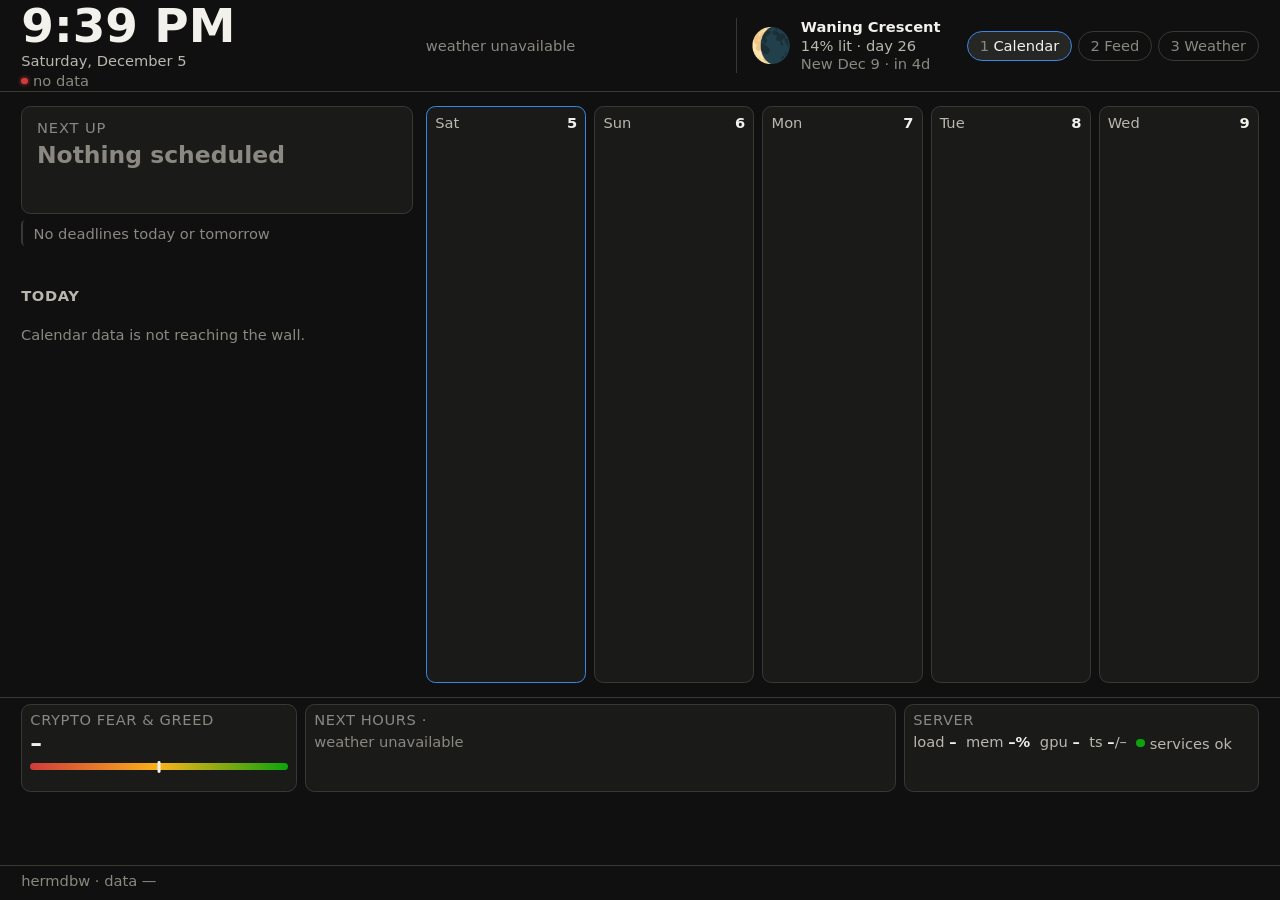
==== commit 40741ad5: "UI v2 phase 2: one type scale, nothing under 1rem on the TV - Six-step scale (1 / 1.25 / 1.6 / 2.3 /" ====
--- a/server/web/index.html
+++ b/server/web/index.html
@@ -44,7 +44,7 @@
       <div id="wx-label" class="wx-label"></div>
       <div id="wx-meta" class="wx-meta muted"></div>
     </div>
-    <div class="card wx-hourly"><h2>Next 24 hours</h2><div id="wx-chart"></div></div>
+    <div class="card wx-hourly"><h2>Next 24 hours <small>line = temperature · bars = chance of rain</small></h2><div id="wx-chart"></div></div>
     <div id="wx-days" class="wx-days"></div>
   </section>
 
--- a/server/web/style.css
+++ b/server/web/style.css
@@ -1,4 +1,6 @@
-/* Dark, high-contrast, sized for 1080p read from 2-3 m. Palette per dataviz reference (dark steps). */
+/* hermdbw board — dark, high-contrast, read from 2–3 m.
+   Type scale (rem; 1rem = 22px at 1080p): t1 1 · t2 1.25 · t3 1.6 · t4 2.3 · t5 3.2 · t6 4.6. Nothing that carries
+   information is set below 1rem. Two radii. All spacing in rem so the board scales as one piece. */
 :root {
   --surface-0: #101010;
   --surface-1: #1a1a19;
@@ -6,13 +8,16 @@
   --line: #383835;
   --ink: #f2f1ec;
   --ink-2: #b9b7ae;
-  --ink-3: #7e7c74;
+  --ink-3: #8a8880;
   --good: #0ca30c;
   --warning: #fab219;
-  --critical: #d03b3b;
+  --critical: #d03b3b;        /* fills and dots */
+  --critical-text: #ff7a7a;   /* text on dark needs the lighter step to pass contrast */
   --accent: #3987e5;
-  --radius: 14px;
-  --gap: 0.9rem;
+  --brief: #9085e9;
+  --t1: 1rem; --t2: 1.25rem; --t3: 1.6rem; --t4: 2.3rem; --t5: 3.2rem; --t6: 4.6rem;
+  --radius: .64rem; --radius-s: .3rem;
+  --gap: .9rem;
   --pad: 1.45rem;
   font-size: clamp(11px, calc(22 * 100vw / 1920), 30px);   /* whole board scales with the window; 22px at 1080p */
 }
@@ -22,31 +27,45 @@
   background: var(--surface-0); color: var(--ink);
   font-family: "Inter", "Noto Sans", "DejaVu Sans", system-ui, sans-serif;
   --emoji: "Noto Color Emoji", "Apple Color Emoji", "Segoe UI Emoji", "Twemoji Mozilla", sans-serif;
+  font-size: var(--t1); line-height: 1.3;
   display: flex; flex-direction: column; overflow: hidden; cursor: none;
 }
-h2 { font-size: 1.1rem; font-weight: 600; letter-spacing: .02em; color: var(--ink-2); margin: 0 0 .5rem; text-transform: uppercase; }
+h2 { font-size: var(--t1); font-weight: 600; letter-spacing: .04em; color: var(--ink-2); margin: 0 0 .5rem; text-transform: uppercase; }
 .muted { color: var(--ink-3); }
-
+.label { font-size: var(--t1); color: var(--ink-3); }   /* small-caps labels everywhere share this */
+
+/* ---- header: fixed height, nothing in it may grow ---- */
 #topbar {
-  display: grid; grid-template-columns: auto 1fr auto auto; align-items: center;
-  gap: var(--gap); padding: .8rem var(--pad) .45rem; border-bottom: 1px solid var(--line);
+  display: grid; grid-template-columns: auto 1fr auto auto; align-items: center; height: 6.3rem; overflow: hidden;
+  gap: var(--gap); padding: 0 var(--pad); border-bottom: 1px solid var(--line);
 }
 #clock { display: flex; flex-direction: column; line-height: 1; }
-#time { font-size: 3.2rem; font-weight: 700; font-variant-numeric: tabular-nums; min-width: 5.2em; }  /* room for "12:00 AM": the header must not grow at 10:00 */
-#date { font-size: 1rem; color: var(--ink-2); margin-top: 6px; }
-#weather-strip { display: flex; gap: 22px; align-items: center; justify-content: center; font-size: 1rem; min-width: 0; height: 3.4rem; }
-#weather-strip > span:nth-child(2) { white-space: nowrap; overflow: hidden; text-overflow: ellipsis; min-width: 0; }  /* one line, always */
-#weather-strip .now { font-size: 1.9rem; font-weight: 600; color: var(--ink); }
-#weather-strip .day { display: flex; flex-direction: column; align-items: center; font-size: .8rem; color: var(--ink-2); }
+#time { font-size: var(--t5); font-weight: 700; font-variant-numeric: tabular-nums; min-width: 5.2em; }  /* room for "12:00 AM" */
+#date { font-size: var(--t1); color: var(--ink-2); margin-top: .3rem; }
+#weather-strip { display: flex; gap: 1rem; align-items: center; justify-content: center; min-width: 0; height: 5.4rem; }
+#weather-strip > span:nth-child(2) { white-space: nowrap; overflow: hidden; text-overflow: ellipsis; min-width: 0; font-size: var(--t2); }
+#weather-strip .now { font-size: var(--t4); font-weight: 600; color: var(--ink); white-space: nowrap; }
+#weather-strip .where { color: var(--ink); font-weight: 600; margin-right: .2rem; }
+#weather-strip .day { display: flex; flex-direction: column; align-items: center; font-size: var(--t1); color: var(--ink-2); line-height: 1.25; }
 #weather-strip .day b { color: var(--ink); font-weight: 600; }
-#tabs { display: flex; gap: 8px; }
+#tabs { display: flex; gap: .4rem; }
 #tabs button {
   background: transparent; color: var(--ink-3); border: 1px solid var(--line); border-radius: 999px;
-  padding: 6px 16px; font: inherit; font-size: .85rem;
+  padding: .3rem .8rem; font: inherit; font-size: var(--t1);
 }
 #tabs button.active { color: var(--ink); border-color: var(--accent); background: var(--surface-2); }
-#tabs button .key { color: var(--ink-3); margin-right: 6px; font-size: .75rem; }
-
+#tabs button .key { color: var(--ink-3); margin-right: .3rem; }
+.fresh { display: inline-flex; align-items: center; gap: .35rem; font-size: var(--t1); color: var(--ink-3); margin-top: .3rem; }
+.fresh i { width: .45rem; height: .45rem; border-radius: 50%; background: var(--good); box-shadow: 0 0 .3rem var(--good); }
+.fresh.stale i { background: var(--warning); box-shadow: 0 0 .3rem var(--warning); }
+.fresh.dead i { background: var(--critical); box-shadow: 0 0 .3rem var(--critical); }
+.moon { display: flex; align-items: center; gap: .6rem; padding: 0 .9rem; border-left: 1px solid var(--line); }
+.moon .mi { font-size: var(--t4); line-height: 1; }
+.moon .mt { display: flex; flex-direction: column; line-height: 1.25; font-size: var(--t1); color: var(--ink-2); }
+.moon .mt b { color: var(--ink); font-weight: 600; }
+.moon .mt small { color: var(--ink-3); font-size: var(--t1); }
+
+/* ---- pages & transitions ---- */
 main { flex: 1; min-height: 0; position: relative; overflow: hidden; }
 .page {
   position: absolute; inset: 0; padding: var(--gap) var(--pad); display: grid;
@@ -63,226 +82,192 @@
 .col-left, .col-right { min-height: 0; display: flex; flex-direction: column; }
 
 .card { background: var(--surface-1); border: 1px solid var(--line); border-radius: var(--radius); padding: .8rem 1rem; }
-.card-head { display: flex; justify-content: space-between; align-items: baseline; }
-
-.hero { margin-bottom: var(--gap); min-height: 7.6rem; }
-.hero .label { font-size: .8rem; color: var(--ink-3); text-transform: uppercase; letter-spacing: .08em; }
-.hero .title { font-size: 1.45rem; font-weight: 700; margin: 4px 0; white-space: nowrap; overflow: hidden; text-overflow: ellipsis; }
+.card-head { display: flex; justify-content: space-between; align-items: baseline; gap: .6rem; }
+.card-head > span { white-space: nowrap; overflow: hidden; text-overflow: ellipsis; min-width: 0; }
+
+/* ---- calendar: next-up hero ---- */
+.hero { margin-bottom: var(--gap); min-height: 7.4rem; position: relative; }
+.hero .label { font-size: var(--t1); color: var(--ink-3); text-transform: uppercase; letter-spacing: .06em; }
+.hero .title { font-size: var(--t3); font-weight: 700; margin: .2rem 0; white-space: nowrap; overflow: hidden; text-overflow: ellipsis; }
 .hero .title .dot { display: inline-block; width: .6em; height: .6em; border-radius: 50%; margin-right: .4em; }
-.hero .meta { white-space: nowrap; overflow: hidden; text-overflow: ellipsis; }
-.hero .countdown { font-size: 2.3rem; font-weight: 700; font-variant-numeric: tabular-nums; color: var(--accent); }
-.hero .meta { color: var(--ink-2); font-size: .9rem; }
-.hero { position: relative; }
+.hero .countdown { font-size: var(--t4); font-weight: 700; font-variant-numeric: tabular-nums; color: var(--accent); }
+.hero .meta { color: var(--ink-2); font-size: var(--t1); white-space: nowrap; overflow: hidden; text-overflow: ellipsis; }
 .hero.mtg.soon .countdown { color: var(--warning); }
 .hero.mtg.now .countdown { color: var(--good); }
 /* Gentle pulse for meetings only: an opacity-animated overlay, so the Pi composites it without repaints. */
 .hero.mtg.soon::after, .hero.mtg.now::after { content: ""; position: absolute; inset: -1px; border-radius: var(--radius); pointer-events: none; animation: breathe 2.6s ease-in-out infinite; }
-.hero.mtg.soon::after { box-shadow: inset 0 0 0 2px var(--warning), 0 0 24px rgba(250, 178, 25, .45); }
-.hero.mtg.now::after { box-shadow: inset 0 0 0 2px var(--good), 0 0 28px rgba(12, 163, 12, .5); animation-duration: 2s; }
+.hero.mtg.soon::after { box-shadow: inset 0 0 0 2px var(--warning), 0 0 1.1rem rgba(250, 178, 25, .45); }
+.hero.mtg.now::after { box-shadow: inset 0 0 0 2px var(--good), 0 0 1.3rem rgba(12, 163, 12, .5); animation-duration: 2s; }
 @keyframes breathe { 0%, 100% { opacity: .15; } 50% { opacity: 1; } }
-/* Must-not-miss all-day items (payroll, deadlines) */
+
+/* ---- calendar: must-not-miss strip (always two rows tall) ---- */
+.major-strip { margin: calc(-1 * var(--gap) + .4rem) 0 var(--gap); display: grid; gap: .3rem; height: 3.6rem; align-content: start; overflow: hidden; }
+.major-strip .mj { display: grid; grid-template-columns: 1fr auto; gap: .6rem; align-items: baseline; padding: .25rem .7rem; border-left: .2rem solid var(--warning); border-radius: var(--radius-s); background: rgba(250, 178, 25, .12); font-size: var(--t1); }
+.major-strip .mj b { color: var(--warning); font-weight: 600; white-space: nowrap; overflow: hidden; text-overflow: ellipsis; }
+.major-strip .mj.urgent { border-color: var(--critical); background: rgba(208, 59, 59, .14); } .major-strip .mj.urgent b { color: var(--critical-text); }
+.major-strip .mj span { color: var(--ink-2); white-space: nowrap; }
+.major-strip .mj.none { border-color: var(--line); background: transparent; } .major-strip .mj.none b { color: var(--ink-3); font-weight: 500; }
+
+/* ---- calendar: Today column (the primary list on the board) ---- */
+.agenda { overflow: hidden; flex: 1; min-height: 0; position: relative; }
+.agenda::after { content: ""; position: absolute; left: 0; right: 0; bottom: 0; height: 1.3rem; background: linear-gradient(transparent, var(--surface-0)); pointer-events: none; }
+.ev { display: grid; grid-template-columns: 4.8rem 1fr; gap: .55rem; padding: .35rem 0; border-bottom: 1px solid var(--line); font-size: 1.1rem; }
+.ev .t { font-variant-numeric: tabular-nums; color: var(--ink-2); white-space: nowrap; }
+.ev .ttl { font-weight: 600; display: flex; align-items: center; gap: .45rem; }
+.ev .ttl .dot { width: .55rem; height: .55rem; border-radius: 50%; flex: none; }
+.ev .loc { color: var(--ink-3); font-size: var(--t1); }
+.ev.past { opacity: .6; }
 .ev.major .ttl { color: var(--warning); }
-.ev.major .ttl::after { content: "reminder"; font-size: .65rem; font-weight: 600; letter-spacing: .08em; text-transform: uppercase; color: var(--surface-0); background: var(--warning); border-radius: 4px; padding: 1px 6px; margin-left: 6px; }
-.chip.major { background: rgba(250, 178, 25, .14); border-left-width: 6px; }
-.chip.major .cn { color: var(--warning); }
-.major-strip { margin: calc(-1 * var(--gap) + .4rem) 0 var(--gap); display: grid; gap: .3rem; height: 3.3rem; align-content: start; overflow: hidden; }
-.major-strip .mj.none { border-color: var(--line); background: transparent; } .major-strip .mj.none b { color: var(--ink-3); font-weight: 500; }
-.major-strip .mj { display: grid; grid-template-columns: 1fr auto; gap: .6rem; align-items: baseline; padding: .3rem .7rem; border-left: 4px solid var(--warning); border-radius: 6px; background: rgba(250, 178, 25, .12); font-size: .9rem; }
-.major-strip .mj b { color: var(--warning); font-weight: 600; white-space: nowrap; overflow: hidden; text-overflow: ellipsis; }
-.major-strip .mj.urgent { border-color: var(--critical); background: rgba(208, 59, 59, .14); } .major-strip .mj.urgent b { color: #ff7a7a; }
-.major-strip .mj span { color: var(--ink-2); font-size: .8rem; white-space: nowrap; }
-
-.agenda { overflow: hidden; flex: 1; min-height: 0; position: relative; }
-.agenda::after { content: ""; position: absolute; left: 0; right: 0; bottom: 0; height: 28px; background: linear-gradient(transparent, var(--surface-0)); pointer-events: none; }
-.ev { display: grid; grid-template-columns: 5.2rem 1fr; gap: 12px; padding: 9px 0; border-bottom: 1px solid var(--line); }
-.ev .t { font-variant-numeric: tabular-nums; color: var(--ink-2); white-space: nowrap; }
-.ev .ttl { font-weight: 600; display: flex; align-items: center; gap: 10px; }
-.ev .ttl .dot { width: 12px; height: 12px; border-radius: 50%; flex: none; }
-.ev .loc { color: var(--ink-3); font-size: .8rem; }
-.ev.past { opacity: .4; }
-.empty { color: var(--ink-3); padding: 20px 0; }
-.day-head { font-size: .95rem; font-weight: 600; color: var(--ink-2); text-transform: uppercase; letter-spacing: .04em; margin: 18px 0 2px; }
-
+.empty { color: var(--ink-3); padding: .9rem 0; }
+.day-head { font-size: var(--t1); font-weight: 600; color: var(--ink-2); text-transform: uppercase; letter-spacing: .04em; margin: .8rem 0 .1rem; }
+
+/* ---- calendar: week grid ---- */
 .week { display: grid; grid-template-columns: repeat(5, 1fr); gap: .55rem; height: 100%; min-height: 0; }
 .day-col { background: var(--surface-1); border: 1px solid var(--line); border-radius: var(--radius); padding: .45rem .55rem; overflow: hidden; display: flex; flex-direction: column; }
 .day-col.today { border-color: var(--accent); }
-.day-col .dh { font-size: .85rem; color: var(--ink-2); display: flex; justify-content: space-between; margin-bottom: 6px; }
+.day-col .dh { font-size: var(--t1); color: var(--ink-2); display: flex; justify-content: space-between; margin-bottom: .3rem; }
 .day-col .dh b { color: var(--ink); }
-.chip { border-left: 4px solid; border-radius: 6px; padding: 6px 10px; margin: 6px 0; background: var(--surface-2); font-size: .88rem; line-height: 1.3; }
+.chip { border-left: .2rem solid; border-radius: var(--radius-s); padding: .25rem .45rem; margin: .25rem 0; background: var(--surface-2); font-size: var(--t1); line-height: 1.3; }
 .chip .ct { color: var(--ink-3); font-variant-numeric: tabular-nums; }
 .chip .cn { font-weight: 600; display: -webkit-box; -webkit-line-clamp: 2; -webkit-box-orient: vertical; overflow: hidden; }
-
-.brief-body { font-size: 1.25rem; line-height: 1.55; white-space: pre-wrap; margin-top: 10px; }
-.brief-body h3 { font-size: 1.3rem; margin: 1rem 0 .3rem; color: var(--accent); }
+.chip.major { background: rgba(250, 178, 25, .14); border-left-width: .3rem; }
+.chip.major .cn { color: var(--warning); }
+
+/* ---- brief column (when enabled on the feed page) ---- */
+.brief-body { font-size: var(--t2); line-height: 1.5; white-space: pre-wrap; margin-top: .45rem; }
+.brief-body h3 { font-size: var(--t2); margin: 1rem 0 .3rem; color: var(--brief); }
 .brief-body ul { margin: .2rem 0 .6rem 1.2rem; }
-
-.ops { display: grid; grid-template-columns: repeat(4, 1fr); grid-auto-rows: min-content; gap: var(--gap); align-content: start; }
-.tile { background: var(--surface-1); border: 1px solid var(--line); border-radius: var(--radius); padding: 16px 20px; }
-.tile.wide { grid-column: span 2; }
-.tile .th { font-size: .8rem; color: var(--ink-3); text-transform: uppercase; letter-spacing: .08em; display: flex; justify-content: space-between; }
-.tile .big { font-size: 2.2rem; font-weight: 700; font-variant-numeric: tabular-nums; margin: 6px 0 2px; }
-.tile .sub { color: var(--ink-2); font-size: .85rem; }
-.bar { height: 10px; background: var(--surface-2); border-radius: 4px; overflow: hidden; margin: 8px 0 4px; }
-.bar i { display: block; height: 100%; background: var(--accent); border-radius: 4px; }
-.bar.warn i { background: var(--warning); } .bar.crit i { background: var(--critical); }
-.st { display: inline-flex; align-items: center; gap: 8px; padding: 3px 0; }
-.st::before { content: ""; width: 12px; height: 12px; border-radius: 50%; background: var(--ink-3); }
+.sadie { border-color: var(--brief); }
+.sadie .brief-body { font-size: var(--t1); line-height: 1.45; margin-top: .2rem; }
+.sadie.ready { position: relative; }
+.sadie.ready::after { content: ""; position: absolute; inset: -1px; border-radius: var(--radius); pointer-events: none; box-shadow: 0 0 0 2px var(--brief), 0 0 1.1rem rgba(144, 133, 233, .5); animation: breathe 2.4s ease-in-out infinite; }
+.sadie .ready-tag { color: var(--brief); margin-left: .4rem; }
+
+/* ---- status bits ---- */
+.st { display: inline-flex; align-items: center; gap: .35rem; padding: .1rem 0; }
+.st::before { content: ""; width: .55rem; height: .55rem; border-radius: 50%; background: var(--ink-3); }
 .st.good::before { background: var(--good); } .st.warning::before { background: var(--warning); } .st.critical::before { background: var(--critical); }
-.peers { columns: 2; font-size: .85rem; }
-.peers .st { display: flex; break-inside: avoid; }
-.row { display: flex; justify-content: space-between; gap: 10px; padding: 3px 0; border-bottom: 1px solid var(--line); font-size: .9rem; }
-
-#status { padding: .35rem var(--pad) .5rem; font-size: .75rem; display: flex; gap: 1rem; border-top: 1px solid var(--line); }
+#status { padding: .35rem var(--pad) .5rem; font-size: var(--t1); display: flex; gap: 1rem; border-top: 1px solid var(--line); height: 2.4rem; overflow: hidden; white-space: nowrap; }
 #status .err { color: var(--warning); }
 
-/* ---- Feed page ---- */
-#page-feed { grid-template-rows: auto auto 1fr; gap: 12px; }
+/* ---- feed page ---- */
+#page-feed { grid-template-rows: auto auto 1fr; gap: .55rem; }
 .ticker { display: flex; gap: .55rem; overflow: hidden; }
-#ticker-crypto { margin-bottom: 0; }
-.tick { flex: 1; min-width: 0; overflow: hidden; background: var(--surface-1); border: 1px solid var(--line); border-radius: var(--radius); padding: .35rem .45rem; display: grid; grid-template-columns: minmax(0, 1fr) auto; grid-template-rows: auto auto; column-gap: 8px; align-items: center; }
-.tick .sym { font-weight: 700; font-size: .9rem; display: flex; align-items: center; gap: 7px; min-width: 0; }
-.tick .sym img { width: 1rem; height: 1rem; border-radius: 50%; flex: none; }
-.tick .sym .badge { width: 22px; height: 22px; border-radius: 6px; background: var(--surface-2); color: var(--ink-2); font-size: .55rem; display: inline-flex; align-items: center; justify-content: center; flex: none; letter-spacing: .02em; }
-.tick .px { font-variant-numeric: tabular-nums; font-size: .95rem; grid-row: 2; white-space: nowrap; overflow: hidden; text-overflow: ellipsis; }
-.tick .chg { font-variant-numeric: tabular-nums; font-size: .72rem; text-align: right; white-space: nowrap; }
-.tick .chg.up { color: var(--good); } .tick .chg.down { color: var(--critical); }
-.tick svg { grid-row: 2; width: 2.4rem; height: 1rem; justify-self: end; }
+.tick { flex: 1; min-width: 0; overflow: hidden; background: var(--surface-1); border: 1px solid var(--line); border-radius: var(--radius); padding: .3rem .45rem; display: grid; grid-template-columns: minmax(0, 1fr) auto; grid-template-rows: auto auto; column-gap: .4rem; align-items: center; }
+.tick .sym { font-weight: 700; font-size: var(--t1); display: flex; align-items: center; gap: .35rem; min-width: 0; }
+.tick .sym img { width: 1.1rem; height: 1.1rem; border-radius: 50%; flex: none; }
+.tick .px { font-variant-numeric: tabular-nums; font-size: var(--t1); grid-row: 2; white-space: nowrap; overflow: hidden; text-overflow: ellipsis; }
+.tick .chg { font-variant-numeric: tabular-nums; font-size: var(--t1); text-align: right; white-space: nowrap; }
+.tick .chg.up { color: var(--good); } .tick .chg.down { color: var(--critical-text); }
+.tick svg { grid-row: 2; width: 2.2rem; height: 1rem; justify-self: end; }
 .tick svg path { fill: none; stroke: var(--ink-3); stroke-width: 2; stroke-linejoin: round; }
 .tick.up svg path { stroke: var(--good); } .tick.down svg path { stroke: var(--critical); }
+body.no-sparklines .tick svg { display: none; }
 .feed-cols { display: grid; grid-template-columns: 1.3fr 1fr 1fr; gap: var(--gap); min-height: 0; }
-.feed-col { min-width: 0; }
-.feed-col { overflow: hidden; display: flex; flex-direction: column; }
+.feed-col { min-width: 0; overflow: hidden; display: flex; flex-direction: column; }
 .scroll { flex: 1; min-height: 0; overflow: hidden; position: relative; }
-.scroll::after { content: ""; position: absolute; left: 0; right: 0; bottom: 0; height: 28px; background: linear-gradient(transparent, var(--surface-1)); pointer-events: none; }
+.scroll::after { content: ""; position: absolute; left: 0; right: 0; bottom: 0; height: 1.3rem; background: linear-gradient(transparent, var(--surface-1)); pointer-events: none; }
 .scroller { will-change: transform; }
-.sadie { border-color: #9085e9; }
-.sadie .brief-body { font-size: 1rem; line-height: 1.45; margin-top: 4px; }
+.src { font-size: var(--t1); color: var(--ink-3); text-transform: uppercase; letter-spacing: .04em; margin: .55rem 0 .2rem; }
+.src:first-child { margin-top: .2rem; }
+.hl { font-size: var(--t2); line-height: 1.3; padding: .3rem 0; border-bottom: 1px solid var(--line); display: grid; grid-template-columns: 1fr auto; gap: .45rem; }
+.hl .ago { color: var(--ink-3); font-size: var(--t1); white-space: nowrap; }
+.xtrends { font-size: var(--t1); line-height: 1.4; }
+.xtrends ul { margin: 0; padding-left: 1.1rem; } .xtrends li { margin: .3rem 0; }
+.tr { display: grid; grid-template-columns: 1fr auto; gap: .45rem; padding: .4rem 0; border-bottom: 1px solid var(--line); align-items: baseline; }
+.tr .tn { font-weight: 600; font-size: var(--t2); line-height: 1.3; }
+.tr .tc { font-size: var(--t1); color: var(--ink-3); margin-top: .1rem; }
+.tr .tp { font-variant-numeric: tabular-nums; color: var(--ink-2); font-size: var(--t1); white-space: nowrap; }
+.tr .tp small { display: block; color: var(--ink-3); font-size: var(--t1); text-align: right; }
+.xp { padding: .35rem 0; border-bottom: 1px solid var(--line); font-size: var(--t1); line-height: 1.3; }
+.xp .who { font-weight: 600; } .xp .who small { color: var(--ink-3); font-weight: 400; margin-left: .3rem; font-size: var(--t1); }
+.xp .tx { margin-top: .1rem; display: -webkit-box; -webkit-line-clamp: 3; -webkit-box-orient: vertical; overflow: hidden; }
+
+/* ---- dock: one fixed height on every page ---- */
 #dock { padding: .45rem var(--pad) .45rem; border-top: 1px solid var(--line); display: grid; gap: .35rem; position: relative; }
-.bottom-strip { display: grid; grid-template-columns: 1.6fr .7fr 1.5fr .9fr; gap: .55rem; height: 5.7rem; }   /* fixed: the dock never changes the page height */
+.bottom-strip { display: grid; grid-template-columns: 1.6fr .7fr 1.5fr .9fr; gap: .55rem; height: 6rem; }   /* fixed: the dock never changes the page height */
+.mini { background: var(--surface-1); border: 1px solid var(--line); border-radius: var(--radius); padding: .35rem .55rem; min-width: 0; min-height: 0; overflow: hidden; }
+.mini .th { font-size: var(--t1); color: var(--ink-3); text-transform: uppercase; letter-spacing: .04em; white-space: nowrap; overflow: hidden; text-overflow: ellipsis; }
+.mini.upnext .ev { grid-template-columns: 5.4rem 1fr auto; padding: .15rem 0; font-size: var(--t1); }
 .mini.upnext .ev .ttl { white-space: nowrap; overflow: hidden; text-overflow: ellipsis; display: block; }
 .mini.upnext .ev .ttl .dot { display: inline-block; vertical-align: middle; margin-right: .4em; }
-.marquee { overflow: hidden; white-space: nowrap; height: 1.6rem; line-height: 1.6rem; font-size: .85rem; mask-image: linear-gradient(90deg, transparent, #000 3%, #000 97%, transparent); }
+.mini.upnext .ev .cd { color: var(--accent); font-variant-numeric: tabular-nums; }
+.mini .hours { display: flex; justify-content: space-between; margin-top: .2rem; }
+.mini .hours div { display: flex; flex-direction: column; align-items: center; font-size: var(--t1); color: var(--ink-3); line-height: 1.25; }
+.mini .hours b { color: var(--ink); font-weight: 600; font-size: var(--t2); }
+.mini .v { font-size: var(--t3); font-weight: 700; font-variant-numeric: tabular-nums; line-height: 1.2; }
+.mini .v small { font-size: var(--t1); font-weight: 400; color: var(--ink-2); }
+.gauge { position: relative; height: .45rem; border-radius: .25rem; margin-top: .4rem; background: linear-gradient(90deg, #d03b3b, #fab219 50%, #0ca30c); }
+.gauge i { position: absolute; top: -.2rem; width: .2rem; height: .85rem; border-radius: .1rem; background: var(--ink); transform: translateX(-.1rem); }
+.mini .hostline { display: flex; gap: .65rem; font-size: var(--t1); color: var(--ink-2); margin-top: .2rem; white-space: nowrap; overflow: hidden; }
+.mini .hostline > span { flex: none; }
+.mini .hostline b { color: var(--ink); }
+.marquee { overflow: hidden; white-space: nowrap; height: 1.9rem; line-height: 1.9rem; font-size: var(--t2); mask-image: linear-gradient(90deg, transparent, #000 3%, #000 97%, transparent); }
 .mq-track { display: inline-block; will-change: transform; }
 .mq-track span.item { margin-right: 2.2rem; }
-.mq-track .up { color: var(--good); } .mq-track .down { color: var(--critical); }
-.mq-track .sym { font-weight: 700; } .mq-track .src { color: var(--ink-3); margin-right: .5rem; text-transform: uppercase; font-size: .7rem; letter-spacing: .05em; }
-/* The tapes run on every page so the page area is the same height everywhere (a page must never re-layout mid-switch). */
-.mini.upnext .ev { grid-template-columns: 4.6rem 1fr auto; padding: 3px 0; font-size: .85rem; }
-.mini.upnext .ev .cd { color: var(--accent); font-variant-numeric: tabular-nums; font-size: .8rem; }
-.mini .hours { display: flex; justify-content: space-between; margin-top: 4px; }
-.mini .hours div { display: flex; flex-direction: column; align-items: center; font-size: .7rem; color: var(--ink-3); line-height: 1.3; }
-.mini .hours b { color: var(--ink); font-weight: 600; font-size: .8rem; }
-.gauge { position: relative; height: 10px; border-radius: 5px; margin-top: 8px; background: linear-gradient(90deg, #d03b3b, #fab219 50%, #0ca30c); }
-.gauge i { position: absolute; top: -4px; width: 4px; height: 18px; border-radius: 2px; background: var(--ink); transform: translateX(-2px); }
-.mini .hostline { display: flex; gap: 14px; font-size: .8rem; color: var(--ink-2); margin-top: 4px; white-space: nowrap; overflow: hidden; }
-.mini .hostline > span { flex: none; }
-.mini .hostline b { color: var(--ink); }
-.mini { background: var(--surface-1); border: 1px solid var(--line); border-radius: var(--radius); padding: .35rem .55rem; min-width: 0; min-height: 0; overflow: hidden; }
-.mini .th { font-size: .7rem; color: var(--ink-3); text-transform: uppercase; letter-spacing: .06em; white-space: nowrap; overflow: hidden; text-overflow: ellipsis; }
-.mini .v { font-size: 1.25rem; font-weight: 700; font-variant-numeric: tabular-nums; line-height: 1.2; }
-.mini .v small { font-size: .75rem; font-weight: 400; color: var(--ink-2); }
-.mini .bar { margin: 4px 0 0; height: 6px; }
-.mini .dots { display: flex; gap: 6px; flex-wrap: wrap; margin-top: 4px; }
-.mini .st { font-size: .75rem; gap: 5px; } .mini .st::before { width: 9px; height: 9px; }
-.src { font-size: .78rem; color: var(--ink-3); text-transform: uppercase; letter-spacing: .06em; margin: 12px 0 4px; }
-.src:first-child { margin-top: 4px; }
-.hl { font-size: .95rem; line-height: 1.3; padding: 5px 0; border-bottom: 1px solid var(--line); display: grid; grid-template-columns: 1fr auto; gap: 10px; }
-.hl .ago { color: var(--ink-3); font-size: .75rem; white-space: nowrap; }
-.vid { display: grid; grid-template-columns: 5.5rem 1fr; gap: .55rem; padding: 8px 0; border-bottom: 1px solid var(--line); }
-.vid img { width: 120px; height: 68px; object-fit: cover; border-radius: 6px; background: var(--surface-2); }
-.vid .vt { font-size: .9rem; line-height: 1.25; font-weight: 600; display: -webkit-box; -webkit-line-clamp: 2; -webkit-box-orient: vertical; overflow: hidden; }
-.vid .vc { font-size: .75rem; color: var(--ink-3); margin-top: 4px; }
-.xtrends { font-size: 1rem; line-height: 1.4; }
-.xtrends ul { margin: 0; padding-left: 1.1rem; } .xtrends li { margin: 6px 0; }
-
-/* ---- morning brief takeover ---- */
-.takeover { position: fixed; inset: 0; z-index: 50; background: var(--surface-0); display: grid; grid-template-rows: auto 1fr auto; padding: 2.2rem 5.5rem 1.5rem; }
-.takeover
-.tk-head { display: flex; justify-content: space-between; align-items: baseline; font-size: 2.4rem; font-weight: 700; border-bottom: 1px solid var(--line); padding-bottom: 16px; }
-.tk-head .muted { font-size: 1.2rem; font-weight: 400; }
-.tk-scroll { overflow: hidden; position: relative; }
-.tk-body { font-size: 2rem; line-height: 1.5; padding-top: 28px; white-space: pre-wrap; will-change: transform; }
-.tk-body h3 { color: #9085e9; font-size: 2rem; margin: 1rem 0 .3rem; }
-.tk-foot { text-align: right; font-size: .9rem; }
-.sadie.ready { box-shadow: 0 0 0 0 rgba(144, 133, 233, .7); animation: pulse 2.4s ease-out infinite; }
-@keyframes pulse { 0% { box-shadow: 0 0 0 0 rgba(144, 133, 233, .6); } 70% { box-shadow: 0 0 0 16px rgba(144, 133, 233, 0); } 100% { box-shadow: 0 0 0 0 rgba(144, 133, 233, 0); } }
-.sadie .ready-tag { color: #9085e9; font-size: .75rem; margin-left: 8px; }
+.mq-track .up { color: var(--good); } .mq-track .down { color: var(--critical-text); }
+.mq-track .sym { font-weight: 700; } .mq-track .src { color: var(--ink-3); margin-right: .5rem; font-size: var(--t1); }
+.alert-bar { position: absolute; left: var(--pad); right: var(--pad); bottom: .45rem; height: 1.9rem; display: flex; gap: 1.3rem; align-items: center; padding: 0 .6rem; background: var(--surface-2); border: 1px solid var(--line); border-radius: var(--radius-s); font-size: var(--t2); overflow: hidden; white-space: nowrap; z-index: 3; }
+body.has-alerts #mq-news { visibility: hidden; }   /* the banner sits exactly over the news tape: no layout shift */
+.alert-bar .ab { display: inline-flex; gap: .45rem; align-items: center; }
+.alert-bar .ab::before { content: ""; width: .5rem; height: .5rem; border-radius: 50%; background: var(--accent); flex: none; }
+.alert-bar .ab.warn::before { background: var(--warning); } .alert-bar .ab.urgent::before { background: var(--critical); }
+.alert-bar .ab b { font-weight: 600; } .alert-bar .ab span { color: var(--ink-2); }
 
 /* ---- weather page ---- */
-.wx-now { display: flex; flex-direction: column; justify-content: center; align-items: flex-start; gap: 6px; }
-.wx-big { display: flex; align-items: center; gap: 18px; font-size: 4.6rem; font-weight: 700; line-height: 1; }
-.wx-label { font-size: 1.4rem; color: var(--ink-2); }
-.wx-meta { font-size: .95rem; }
+.wx-now { display: flex; flex-direction: column; justify-content: center; align-items: flex-start; gap: .3rem; }
+.wx-big { display: flex; align-items: center; gap: .8rem; font-size: var(--t6); font-weight: 700; line-height: 1; }
+.wx-label { font-size: var(--t3); color: var(--ink-2); }
+.wx-meta { font-size: var(--t1); }
 .wx-hourly { min-height: 0; min-width: 0; display: flex; flex-direction: column; }
+.wx-hourly h2 small { text-transform: none; letter-spacing: 0; color: var(--ink-3); font-weight: 400; margin-left: .6rem; font-size: var(--t1); }
 /* Fixed height on purpose: the chart is drawn once per data refresh and must not redraw when something
-   above it (an alert bar, a wrapped header line) nudges the layout. The card stretches; the chart does not. */
-#wx-chart { flex: none; height: 10.5rem; min-width: 0; overflow: hidden; }
+   above it nudges the layout. The card stretches; the chart does not. */
+#wx-chart { flex: none; height: 10rem; min-width: 0; overflow: hidden; }
 #wx-chart svg { display: block; }
-#wx-chart text.ico { font-size: 1rem; }
+#wx-chart text { fill: var(--ink-2); font-size: var(--t1); }
+#wx-chart text.t { fill: var(--ink); font-weight: 600; }
+#wx-chart text.ico { font-size: var(--t2); }
 #wx-chart .temp { fill: none; stroke: var(--accent); stroke-width: 3; stroke-linejoin: round; }
 #wx-chart .pop { fill: #3987e5; opacity: .55; }
-#wx-chart text.legend { fill: var(--ink-3); font-size: .6rem; }
-#wx-chart text { fill: var(--ink-2); font-size: .68rem; }
-#wx-chart text.t { fill: var(--ink); font-weight: 600; }
 #wx-chart .grid { stroke: var(--line); stroke-width: 1; }
 .wx-days { grid-column: 1 / -1; display: grid; grid-template-columns: repeat(7, 1fr); gap: .55rem; min-height: 0; }
-.wx-day { background: var(--surface-1); border: 1px solid var(--line); border-radius: var(--radius); padding: .55rem .65rem; display: flex; flex-direction: column; justify-content: space-evenly; gap: 4px; min-height: 0; overflow: hidden; }
-.wx-day .d { font-weight: 600; color: var(--ink-2); display: flex; justify-content: space-between; }
-.wx-day .i { font-size: 2.2rem; line-height: 1.2; }
-.wx-day .hl { font-size: 1.2rem; display: block; border: 0; padding: 0; } .wx-day .hl small { color: var(--ink-3); font-size: .85rem; margin-left: 6px; }
-.wx-day .s { font-size: .75rem; color: var(--ink-3); }
-
-[hidden] { display: none !important; }
-
-.xp { padding: 8px 0; border-bottom: 1px solid var(--line); font-size: .9rem; line-height: 1.3; }
-.xp .who { font-weight: 600; } .xp .who small { color: var(--ink-3); font-weight: 400; margin-left: 6px; }
-.xp .tx { margin-top: 2px; display: -webkit-box; -webkit-line-clamp: 3; -webkit-box-orient: vertical; overflow: hidden; }
-
-/* freshness indicator (top-left under the date) */
-.fresh { display: inline-flex; align-items: center; gap: 7px; font-size: .78rem; color: var(--ink-3); margin-top: 6px; }
-.fresh i { width: 9px; height: 9px; border-radius: 50%; background: var(--good); box-shadow: 0 0 6px var(--good); }
-.fresh.stale i { background: var(--warning); box-shadow: 0 0 6px var(--warning); }
-.fresh.dead i { background: var(--critical); box-shadow: 0 0 6px var(--critical); }
-#weather-strip .where { color: var(--ink); font-weight: 600; margin-right: 4px; }
-/* frosted-glass conditions panel over a photo */
+.wx-day { background: var(--surface-1); border: 1px solid var(--line); border-radius: var(--radius); padding: .55rem .65rem; display: flex; flex-direction: column; justify-content: space-evenly; gap: .2rem; min-height: 0; overflow: hidden; }
+.wx-day.today { border-color: var(--accent); }
+.wx-day .d { font-weight: 600; color: var(--ink-2); display: flex; justify-content: space-between; font-size: var(--t1); }
+.wx-day .i { font-size: var(--t3); line-height: 1.2; }
+.wx-day .lbl { font-size: var(--t1); }
+.wx-day .hl { font-size: var(--t2); display: block; border: 0; padding: 0; } .wx-day .hl small { color: var(--ink-3); font-size: var(--t1); margin-left: .3rem; }
+.wx-day .s { font-size: var(--t1); color: var(--ink-3); white-space: nowrap; overflow: hidden; text-overflow: ellipsis; }
 .glass { position: relative; overflow: hidden; background-size: cover; background-position: center; border-color: rgba(255,255,255,.14); }
 .glass::before { content: ""; position: absolute; inset: 0; background: rgba(16,16,16,.42); -webkit-backdrop-filter: blur(14px) saturate(1.2); backdrop-filter: blur(14px) saturate(1.2); }
 .glass > * { position: relative; }
-.glass.has-img::before { inset: .7rem; border-radius: 12px; background: rgba(20,20,20,.5); }
+.glass.has-img::before { inset: .7rem; border-radius: var(--radius); background: rgba(20,20,20,.5); }
 .glass.has-img { padding: 1.5rem 1.8rem; }
 .glass .wx-label, .glass .wx-meta { text-shadow: 0 1px 2px rgba(0,0,0,.6); }
-/* trends as a list with counts */
-.tr { display: grid; grid-template-columns: 1fr auto; gap: 10px; padding: 9px 0; border-bottom: 1px solid var(--line); align-items: baseline; }
-.tr .tn { font-weight: 600; font-size: 1.05rem; line-height: 1.3; }
-.tr .tc { font-size: .72rem; color: var(--ink-3); text-transform: uppercase; letter-spacing: .05em; margin-top: 2px; }
-.tr .tp { font-variant-numeric: tabular-nums; color: var(--ink-2); font-size: .85rem; white-space: nowrap; }
-.tr .tp small { display: block; color: var(--ink-3); font-size: .7rem; text-align: right; }
+
+/* ---- morning brief takeover ---- */
+.takeover { position: fixed; inset: 0; z-index: 50; background: var(--surface-0); display: grid; grid-template-rows: auto 1fr auto; padding: 2.2rem 5.5rem 1.5rem; }
+.tk-head { display: flex; justify-content: space-between; align-items: baseline; font-size: var(--t4); font-weight: 700; border-bottom: 1px solid var(--line); padding-bottom: .7rem; }
+.tk-head .muted { font-size: var(--t2); font-weight: 400; }
+.tk-scroll { overflow: hidden; position: relative; }
+.tk-body { font-size: 2rem; line-height: 1.5; padding-top: 1.3rem; white-space: pre-wrap; will-change: transform; }
+.tk-body h3 { color: var(--brief); font-size: 2rem; margin: 1rem 0 .3rem; }
+.tk-foot { text-align: right; font-size: var(--t1); }
 
 /* ---- flash alerts ---- */
 .alert-flash { position: fixed; inset: 0; z-index: 60; background: rgba(10,10,10,.96); display: grid; grid-template-columns: 1fr 1fr; align-items: center; gap: 2.2rem; padding: 3.6rem 5.5rem; }
 .alert-flash[hidden] { display: none; }
-.alert-flash img { width: 100%; max-height: 70vh; object-fit: cover; border-radius: 18px; box-shadow: 0 20px 60px rgba(0,0,0,.6); }
+.alert-flash img { width: 100%; max-height: 70vh; object-fit: cover; border-radius: var(--radius); box-shadow: 0 1rem 3rem rgba(0,0,0,.6); }
 .alert-flash img[hidden] { display: none; }
 .alert-flash.noimg { grid-template-columns: 1fr; padding: 3.6rem 10rem; }
-.af-level { font-size: .95rem; letter-spacing: .12em; text-transform: uppercase; color: var(--accent); margin-bottom: 12px; }
-.alert-flash.warn .af-level { color: var(--warning); } .alert-flash.urgent .af-level { color: var(--critical); }
+.af-level { font-size: var(--t1); letter-spacing: .12em; text-transform: uppercase; color: var(--accent); margin-bottom: .55rem; }
+.alert-flash.warn .af-level { color: var(--warning); } .alert-flash.urgent .af-level { color: var(--critical-text); }
 .af-title { font-size: 3rem; font-weight: 700; line-height: 1.15; }
-.af-body { font-size: 1.5rem; line-height: 1.45; color: var(--ink-2); margin-top: 18px; white-space: pre-wrap; }
-.af-hint { margin-top: 30px; font-size: .85rem; }
-.alert-bar { position: absolute; left: var(--pad); right: var(--pad); bottom: .45rem; height: 1.6rem; display: flex; gap: 1.3rem; align-items: center; padding: 0 .6rem; background: var(--surface-2); border: 1px solid var(--line); border-radius: 8px; font-size: .95rem; overflow: hidden; white-space: nowrap; z-index: 3; }
-body.has-alerts #mq-news { visibility: hidden; }   /* the banner sits exactly over the news tape: no layout shift */
-.alert-bar[hidden] { display: none; }
-.alert-bar .ab { display: inline-flex; gap: 10px; align-items: center; }
-.alert-bar .ab::before { content: ""; width: 10px; height: 10px; border-radius: 50%; background: var(--accent); flex: none; }
-.alert-bar .ab.warn::before { background: var(--warning); } .alert-bar .ab.urgent::before { background: var(--critical); }
-.alert-bar .ab b { font-weight: 600; } .alert-bar .ab span { color: var(--ink-2); }
-
-/* moon phase (header) */
-.moon { display: flex; align-items: center; gap: 12px; padding: 0 18px; border-left: 1px solid var(--line); }
-.moon .mi { font-size: 2.3rem; line-height: 1; }
-.moon .mt { display: flex; flex-direction: column; line-height: 1.25; font-size: .8rem; color: var(--ink-2); }
-.moon .mt b { color: var(--ink); font-size: .9rem; font-weight: 600; }
-.moon .mt small { color: var(--ink-3); }
+.af-body { font-size: 1.5rem; line-height: 1.45; color: var(--ink-2); margin-top: .8rem; white-space: pre-wrap; }
+.af-hint { margin-top: 1.4rem; font-size: var(--t1); }
+
+[hidden] { display: none !important; }
 
 /* Emoji glyphs always come from the colour emoji font. Without this, a text font that happens to carry the
    same code points (DejaVu Sans has monochrome moon phases) wins on some machines and the icons go black-and-white. */
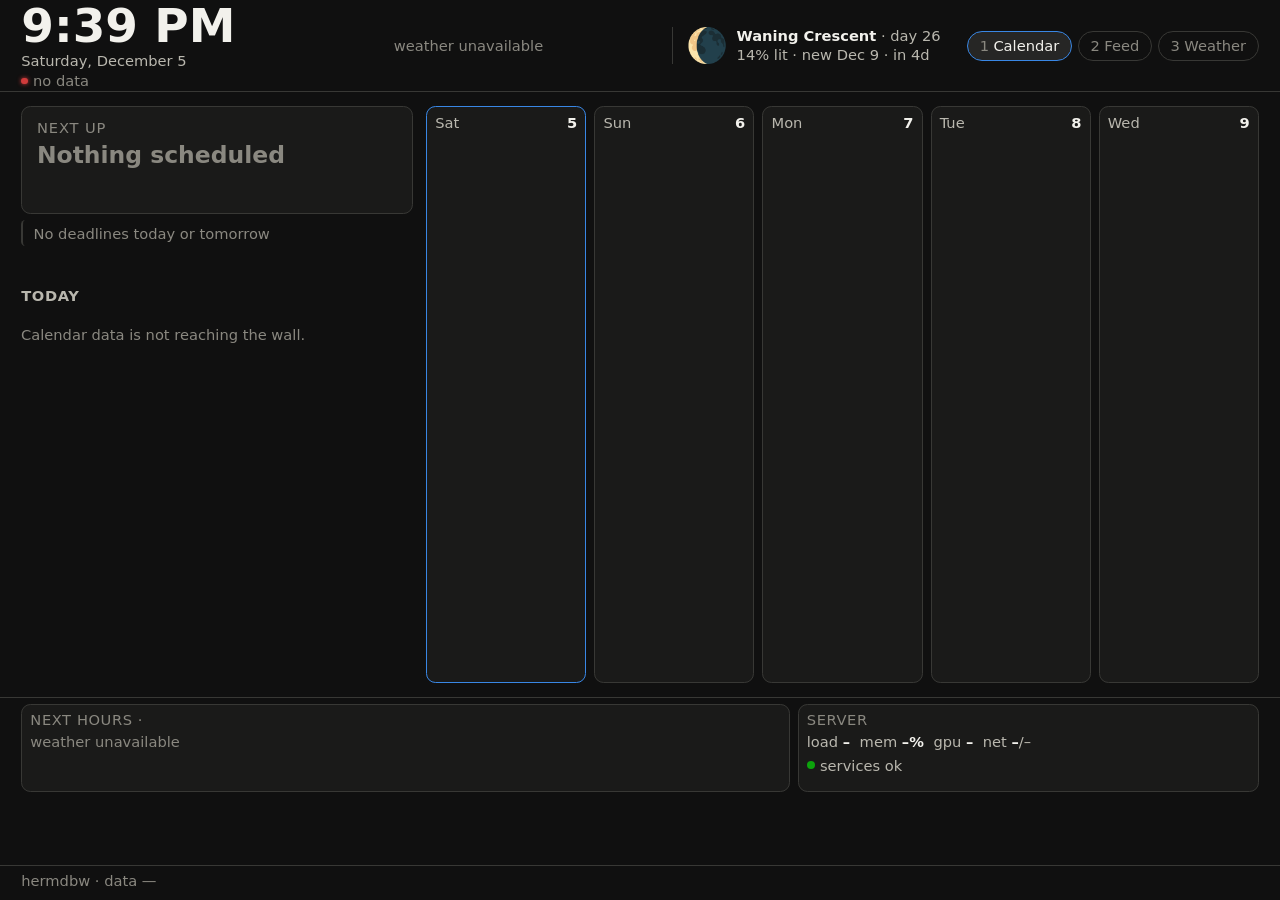
==== commit 337b382b: "Weather and dock follow-ups: SVG weather icons, away-place hours tile, movers tape, F&G on the crypt" ====
--- a/server/web/index.html
+++ b/server/web/index.html
@@ -7,6 +7,20 @@
 <link rel="stylesheet" href="style.css">
 </head>
 <body data-theme="dark">
+<!-- Weather icons as inline SVG: emoji glyphs depend on whichever font a browser has, these do not. -->
+<svg width="0" height="0" style="position:absolute" aria-hidden="true"><defs>
+<symbol id="wx-clear-day" viewBox="0 0 64 64"><circle cx="32" cy="32" r="12" fill="#f7c948"/><path d="M32 6v9M32 49v9M6 32h9M49 32h9M13.6 13.6l6.4 6.4M44 44l6.4 6.4M13.6 50.4l6.4-6.4M44 20l6.4-6.4" stroke="#f7c948" stroke-width="4.5" stroke-linecap="round" fill="none"/></symbol>
+<symbol id="wx-clear-night" viewBox="0 0 64 64"><path fill="#e9e4c8" d="M38 6a24 24 0 1 0 20 38A22 22 0 0 1 38 6z"/></symbol>
+<symbol id="wx-partly-day" viewBox="0 0 64 64"><circle cx="22" cy="20" r="9" fill="#f7c948"/><path d="M22 3v6M22 31v3M5 20h6M33 20h6M10 8l4 4M30 8l-4 4M10 32l4-4" stroke="#f7c948" stroke-width="4" stroke-linecap="round" fill="none"/><path fill="#d3dae6" transform="translate(6 10) scale(2.4)" d="M18 10h-1.26A8 8 0 1 0 9 20h9a5 5 0 0 0 0-10z"/></symbol>
+<symbol id="wx-partly-night" viewBox="0 0 64 64"><path fill="#e9e4c8" transform="translate(8 2) scale(.55)" d="M38 6a24 24 0 1 0 20 38A22 22 0 0 1 38 6z"/><path fill="#d3dae6" transform="translate(6 10) scale(2.4)" d="M18 10h-1.26A8 8 0 1 0 9 20h9a5 5 0 0 0 0-10z"/></symbol>
+<symbol id="wx-overcast" viewBox="0 0 64 64"><path fill="#9aa6b8" transform="translate(10 0) scale(2.2)" d="M18 10h-1.26A8 8 0 1 0 9 20h9a5 5 0 0 0 0-10z"/><path fill="#d3dae6" transform="translate(0 12) scale(2.4)" d="M18 10h-1.26A8 8 0 1 0 9 20h9a5 5 0 0 0 0-10z"/></symbol>
+<symbol id="wx-fog" viewBox="0 0 64 64"><path fill="#d3dae6" transform="translate(2 -2) scale(2.3)" d="M18 10h-1.26A8 8 0 1 0 9 20h9a5 5 0 0 0 0-10z"/><path d="M12 50h40M18 58h28" stroke="#b9c3d2" stroke-width="4" stroke-linecap="round" fill="none"/></symbol>
+<symbol id="wx-drizzle" viewBox="0 0 64 64"><path fill="#d3dae6" transform="translate(2 -4) scale(2.3)" d="M18 10h-1.26A8 8 0 1 0 9 20h9a5 5 0 0 0 0-10z"/><path d="M22 48l-2 6M32 48l-2 6M42 48l-2 6" stroke="#6fb1ff" stroke-width="4" stroke-linecap="round" fill="none"/></symbol>
+<symbol id="wx-rain" viewBox="0 0 64 64"><path fill="#d3dae6" transform="translate(2 -4) scale(2.3)" d="M18 10h-1.26A8 8 0 1 0 9 20h9a5 5 0 0 0 0-10z"/><path d="M22 46l-4 12M33 46l-4 12M44 46l-4 12" stroke="#6fb1ff" stroke-width="4" stroke-linecap="round" fill="none"/></symbol>
+<symbol id="wx-snow" viewBox="0 0 64 64"><path fill="#d3dae6" transform="translate(2 -4) scale(2.3)" d="M18 10h-1.26A8 8 0 1 0 9 20h9a5 5 0 0 0 0-10z"/><g fill="#e6f4ff"><circle cx="22" cy="50" r="3"/><circle cx="32" cy="57" r="3"/><circle cx="42" cy="50" r="3"/></g></symbol>
+<symbol id="wx-storm" viewBox="0 0 64 64"><path fill="#9aa6b8" transform="translate(2 -6) scale(2.3)" d="M18 10h-1.26A8 8 0 1 0 9 20h9a5 5 0 0 0 0-10z"/><path fill="#ffd34d" d="M35 36l-10 14h7l-3 11 11-15h-7z"/></symbol>
+<symbol id="wx-unknown" viewBox="0 0 64 64"><circle cx="32" cy="32" r="21" fill="none" stroke="#9aa6b8" stroke-width="4"/><circle cx="32" cy="32" r="4" fill="#9aa6b8"/></symbol>
+</defs></svg>
 <header id="topbar">
   <div id="clock"><span id="time">--:--</span><span id="date">loading</span><span id="fresh" class="fresh"><i></i><span>updating…</span></span></div>
   <div id="weather-strip" class="muted">weather: not configured</div>
--- a/server/web/style.css
+++ b/server/web/style.css
@@ -63,7 +63,7 @@
 .moon .mi { font-size: var(--t4); line-height: 1; }
 .moon .mt { display: flex; flex-direction: column; line-height: 1.25; font-size: var(--t1); color: var(--ink-2); }
 .moon .mt b { color: var(--ink); font-weight: 600; }
-.moon .mt small { color: var(--ink-3); font-size: var(--t1); }
+.moon .mt span { white-space: nowrap; }
 
 /* ---- pages & transitions ---- */
 main { flex: 1; min-height: 0; position: relative; overflow: hidden; }
@@ -162,6 +162,9 @@
 .tick svg { grid-row: 2; width: 2.2rem; height: 1rem; justify-self: end; }
 .tick svg path { fill: none; stroke: var(--ink-3); stroke-width: 2; stroke-linejoin: round; }
 .tick.up svg path { stroke: var(--good); } .tick.down svg path { stroke: var(--critical); }
+/* crypto Fear & Greed rides on the crypto row (it is about crypto, and the dock has better uses) */
+.tick.fng { flex: .9; } .tick.fng .chg { color: var(--ink); font-weight: 700; } .tick.fng .chg small { font-weight: 400; color: var(--ink-2); font-size: var(--t1); margin-left: .25rem; }
+.tick.fng .gauge { grid-column: 1 / -1; grid-row: 2; margin-top: .3rem; }
 body.no-sparklines .tick svg { display: none; }
 .feed-cols { display: grid; grid-template-columns: 1.3fr 1fr 1fr; gap: var(--gap); min-height: 0; }
 .feed-col { min-width: 0; overflow: hidden; display: flex; flex-direction: column; }
@@ -271,4 +274,7 @@
 
 /* Emoji glyphs always come from the colour emoji font. Without this, a text font that happens to carry the
    same code points (DejaVu Sans has monochrome moon phases) wins on some machines and the icons go black-and-white. */
-#moon .mi, #weather-strip .ico, .wx-big #wx-icon, .wx-day .i, .mini .hours span:nth-child(2), #wx-chart text.ico { font-family: var(--emoji); }
+#moon .mi, .ico { font-family: var(--emoji); }
+/* SVG weather icons (index.html sprite) size with the text around them */
+.wi { width: 1em; height: 1em; display: inline-block; vertical-align: -.12em; flex: none; }
+.mini .hours .wi { font-size: var(--t2); }
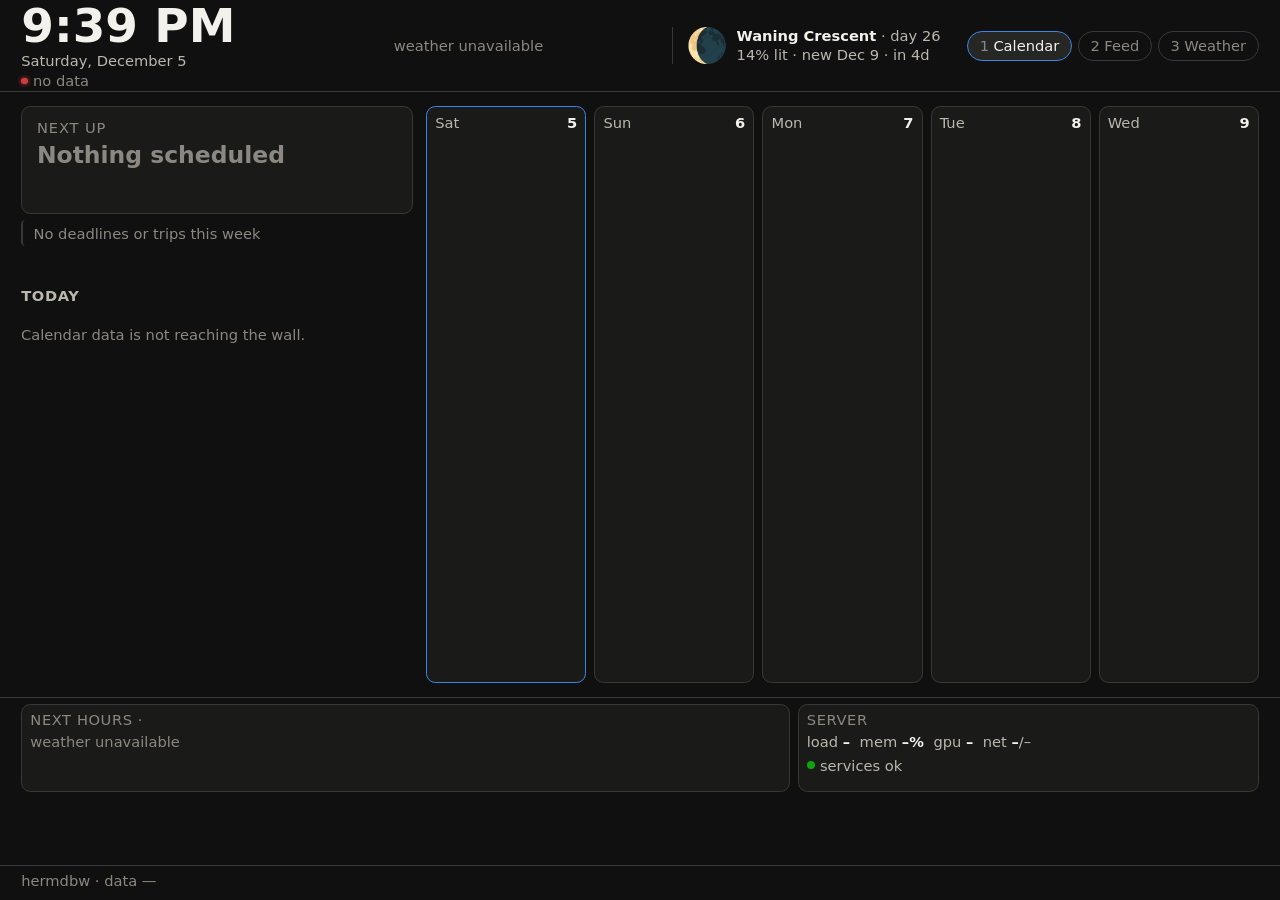
==== commit d911ed79: "Batch 4a: trip row and weekly countdowns in the reminder strip, double-booking marks, From-<agent> n" ====
--- a/server/web/index.html
+++ b/server/web/index.html
@@ -48,6 +48,7 @@
       <div class="card feed-col" data-col="headlines"><h2>Headlines</h2><div class="scroll"><div id="headlines" class="scroller"></div></div></div>
       <div class="card feed-col" data-col="xtrends"><div class="card-head"><h2>Trending on X</h2><span id="x-stamp" class="muted"></span></div><div class="scroll"><div id="xtrends" class="scroller xtrends"></div></div></div>
       <div class="card feed-col" data-col="xme"><div class="card-head"><h2 id="xme-title">X · you</h2><span id="xme-stamp" class="muted"></span></div><div class="scroll"><div id="xme" class="scroller"></div></div></div>
+      <div class="card feed-col notes-col" data-col="notes"><div class="card-head"><h2 id="notes-title">From the agent</h2><span id="notes-stamp" class="muted"></span></div><div class="scroll"><div id="notes" class="scroller"></div></div></div>
       <div class="card feed-col sadie" data-col="brief"><div class="card-head"><h2 id="brief-title">Brief</h2><span id="brief-stamp" class="muted"></span></div><div class="scroll"><div id="brief-body" class="scroller brief-body"></div></div></div>
     </div>
   </section>
--- a/server/web/style.css
+++ b/server/web/style.css
@@ -77,9 +77,9 @@
 /* The leaving page drops straight down and fades, under the arriving one, so the two motions never read as one. */
 .page.exit-left, .page.exit-right { visibility: visible; transform: translateY(45%); opacity: 0; z-index: 1; }
 .page.from-left { transform: translateX(-100%); }
-#page-calendar { grid-template-columns: 1.6fr 3.4fr; gap: var(--gap); }
+#page-calendar { grid-template-columns: minmax(0, 1.6fr) minmax(0, 3.4fr); gap: var(--gap); }   /* minmax(0,…): long strip/agenda text must not widen the column */
 #page-weather { grid-template-columns: minmax(0, 1fr) minmax(0, 2.2fr); grid-template-rows: auto minmax(0, 1fr); gap: var(--gap); }
-.col-left, .col-right { min-height: 0; display: flex; flex-direction: column; }
+.col-left, .col-right { min-height: 0; min-width: 0; display: flex; flex-direction: column; }
 
 .card { background: var(--surface-1); border: 1px solid var(--line); border-radius: var(--radius); padding: .8rem 1rem; }
 .card-head { display: flex; justify-content: space-between; align-items: baseline; gap: .6rem; }
@@ -101,11 +101,12 @@
 @keyframes breathe { 0%, 100% { opacity: .15; } 50% { opacity: 1; } }
 
 /* ---- calendar: must-not-miss strip (always two rows tall) ---- */
-.major-strip { margin: calc(-1 * var(--gap) + .4rem) 0 var(--gap); display: grid; gap: .3rem; height: 3.6rem; align-content: start; overflow: hidden; }
-.major-strip .mj { display: grid; grid-template-columns: 1fr auto; gap: .6rem; align-items: baseline; padding: .25rem .7rem; border-left: .2rem solid var(--warning); border-radius: var(--radius-s); background: rgba(250, 178, 25, .12); font-size: var(--t1); }
-.major-strip .mj b { color: var(--warning); font-weight: 600; white-space: nowrap; overflow: hidden; text-overflow: ellipsis; }
+.major-strip { margin: calc(-1 * var(--gap) + .4rem) 0 var(--gap); display: grid; grid-template-columns: minmax(0, 1fr); gap: .3rem; height: 3.6rem; align-content: start; overflow: hidden; }
+/* title always shows in full; the detail text is what gets truncated */
+.major-strip .mj { display: flex; gap: .6rem; align-items: baseline; padding: .25rem .7rem; border-left: .2rem solid var(--warning); border-radius: var(--radius-s); background: rgba(250, 178, 25, .12); font-size: var(--t1); }
+.major-strip .mj b { color: var(--warning); font-weight: 600; white-space: nowrap; flex: 0 0 auto; max-width: 70%; overflow: hidden; text-overflow: ellipsis; }
 .major-strip .mj.urgent { border-color: var(--critical); background: rgba(208, 59, 59, .14); } .major-strip .mj.urgent b { color: var(--critical-text); }
-.major-strip .mj span { color: var(--ink-2); white-space: nowrap; }
+.major-strip .mj span { color: var(--ink-2); white-space: nowrap; flex: 1 1 auto; min-width: 0; overflow: hidden; text-overflow: ellipsis; }
 .major-strip .mj.none { border-color: var(--line); background: transparent; } .major-strip .mj.none b { color: var(--ink-3); font-weight: 500; }
 
 /* ---- calendar: Today column (the primary list on the board) ---- */
@@ -278,3 +279,14 @@
 /* SVG weather icons (index.html sprite) size with the text around them */
 .wi { width: 1em; height: 1em; display: inline-block; vertical-align: -.12em; flex: none; }
 .mini .hours .wi { font-size: var(--t2); }
+
+/* ---- Batch 4: reminder strip extras, From-the-agent column, double-booking marks ---- */
+.major-strip .mj.trip { border-color: var(--accent); background: rgba(57, 135, 229, .12); } .major-strip .mj.trip b { color: var(--accent); }
+.major-strip .mj.info { border-color: var(--line); background: var(--surface-2); } .major-strip .mj.info b { color: var(--ink); }
+.clash { color: var(--warning); margin-left: .35em; font-size: .9em; }
+.note { padding: .4rem 0; border-bottom: 1px solid var(--line); }
+.note .nt { display: grid; grid-template-columns: 1fr auto; gap: .45rem; font-size: var(--t2); line-height: 1.3; align-items: baseline; }
+.note .nt .ago { color: var(--ink-3); font-size: var(--t1); white-space: nowrap; }
+.note .nb { color: var(--ink-2); font-size: var(--t1); line-height: 1.35; margin-top: .1rem; display: -webkit-box; -webkit-line-clamp: 2; -webkit-box-orient: vertical; overflow: hidden; }
+.note.warn .nt b { color: var(--warning); } .note.urgent .nt b { color: var(--critical-text); }
+.notes-col { border-color: var(--brief); }
